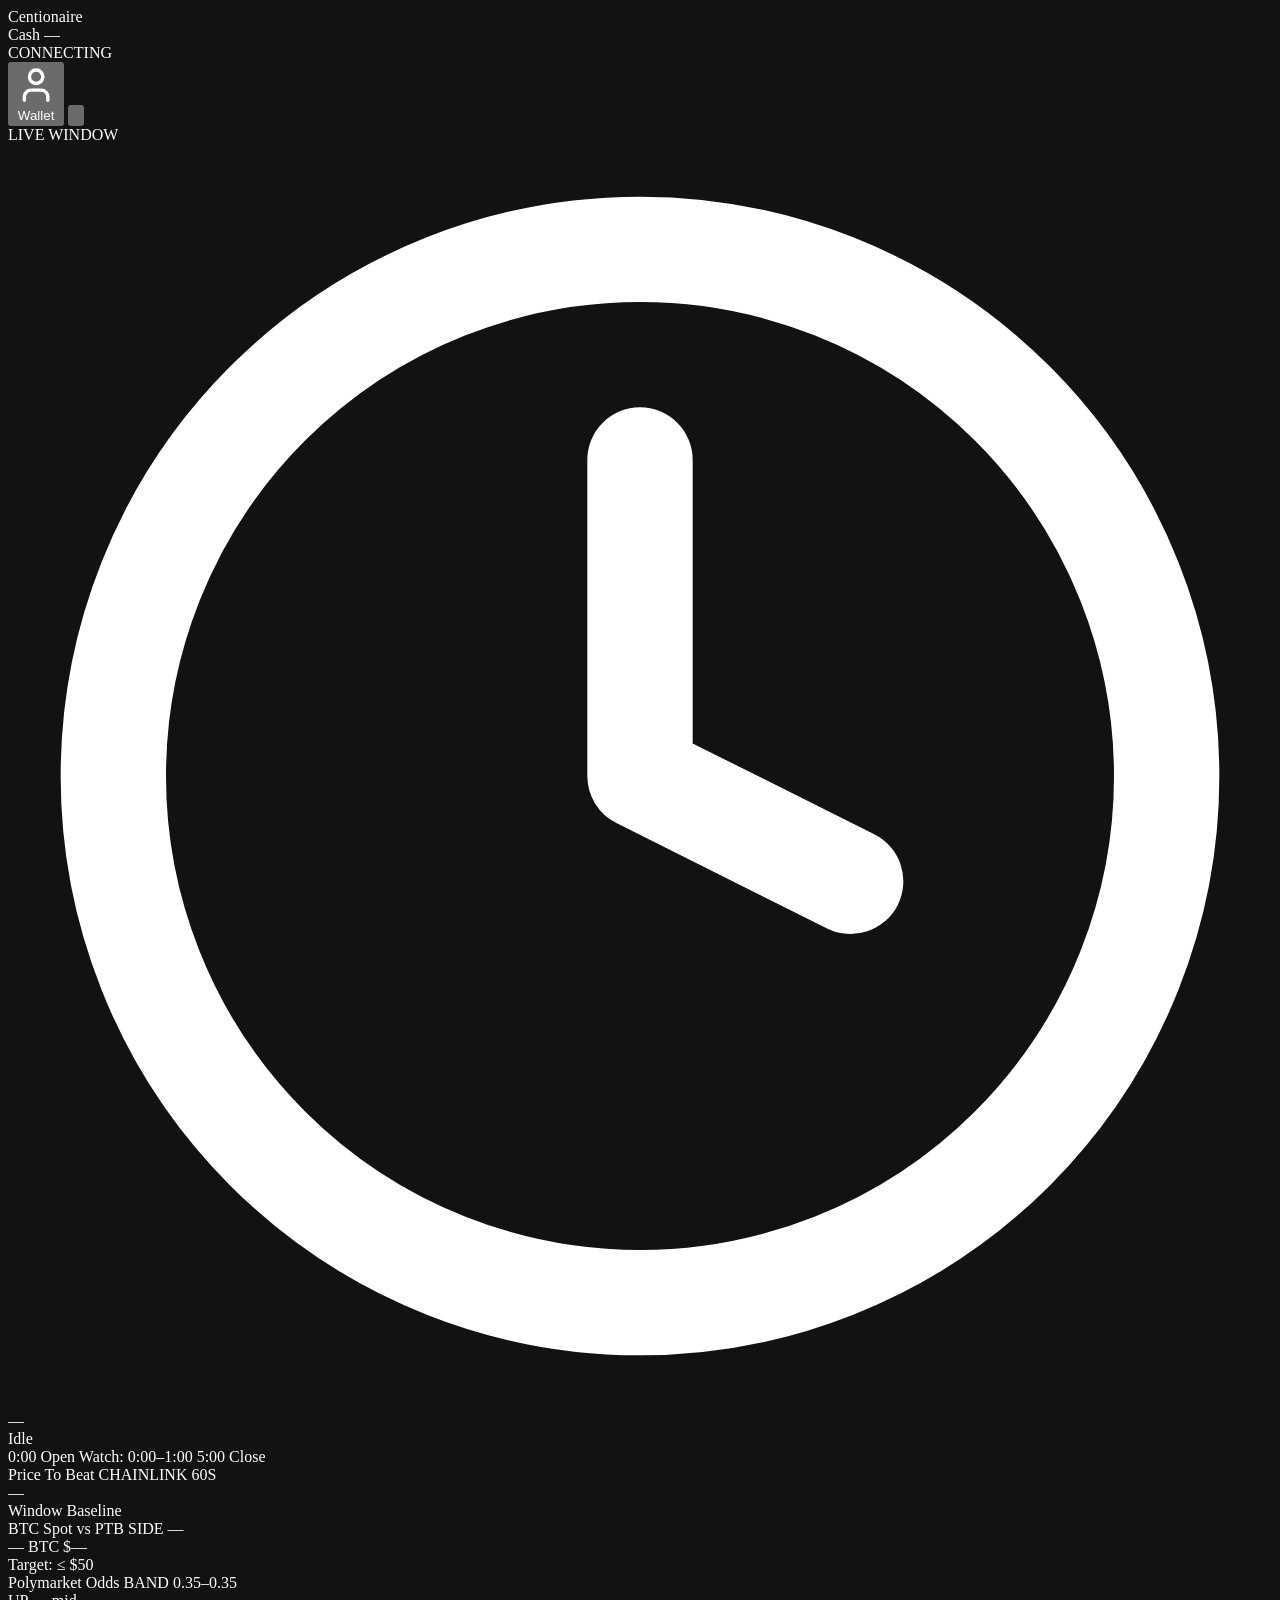
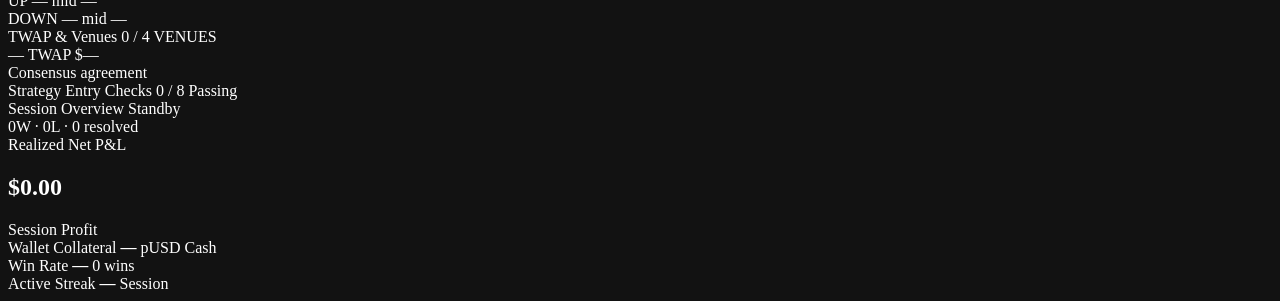
==== trader/src/pmtrader/ui/static/index.html @ 6c0fd981 "Add Android Auto status and alerts, and shorten the live window card. Co-authored-by: Cursor <cursor" ====
<!doctype html>
<html lang="en">
<head>
  <meta charset="utf-8" />
  <meta name="viewport" content="width=device-width, initial-scale=1, viewport-fit=cover" />
  <meta name="color-scheme" content="dark" />
  <meta name="theme-color" content="#070b09" />
  <title>Centionaire · Live Trader</title>
  <link rel="preconnect" href="https://fonts.googleapis.com" />
  <link rel="preconnect" href="https://fonts.gstatic.com" crossorigin />
  <link href="https://fonts.googleapis.com/css2?family=DM+Sans:ital,opsz,wght@0,9..40,400;0,9..40,500;0,9..40,600;0,9..40,700&family=JetBrains+Mono:wght@400;500;600;700&display=swap" rel="stylesheet" />
  <link rel="stylesheet" href="/styles.css?v=4" />
</head>
<body>
  <div class="shell is-loading" id="app-shell">
    <!-- Top Navigation Header -->
    <header class="top-nav">
      <div class="brand-group">
        <div class="brand-logo">
          <span class="radar-ping"></span>
          <span class="radar-dot"></span>
        </div>
        <div class="brand-text">
          <span class="brand-title">Centionaire</span>
        </div>
      </div>

      <div class="header-status-group">
        <div class="nav-chip balance-chip" id="nav-balance-chip" title="Collateral Balance">
          <span class="chip-label">Cash</span>
          <span class="chip-val mono" id="nav-balance-val">—</span>
        </div>
        <div class="nav-chip live-state-chip" id="nav-live-chip">
          <span class="pulse-dot"></span>
          <span class="chip-text" id="nav-live-status">CONNECTING</span>
        </div>
      </div>

      <div class="nav-actions">
        <button type="button" id="profile-btn" class="nav-btn profile-btn" aria-label="Wallet Profile">
          <svg class="btn-icon" viewBox="0 0 24 24" fill="none" stroke="currentColor" stroke-width="2" stroke-linecap="round" stroke-linejoin="round">
            <path d="M19 21v-2a4 4 0 0 0-4-4H9a4 4 0 0 0-4 4v2"></path>
            <circle cx="12" cy="7" r="4"></circle>
          </svg>
          <span class="btn-text">Wallet</span>
        </button>
        <button type="button" id="refresh-btn" class="nav-btn icon-only-btn" aria-label="Refresh data">
          <svg class="btn-icon" viewBox="0 0 24 24" fill="none" stroke="currentColor" stroke-width="2" stroke-linecap="round" stroke-linejoin="round">
            <polyline points="23 4 23 10 17 10"></polyline>
            <polyline points="1 20 1 14 7 14"></polyline>
            <path d="M3.51 9a9 9 0 0 1 14.85-3.36L23 10M1 14l4.64 4.36A9 9 0 0 0 20.49 15"></path>
          </svg>
        </button>
      </div>
    </header>

    <main class="main-content">
      <!-- Live Trading Radar Section -->
      <section class="radar-card" id="radar-section">
        <div class="radar-header">
          <div class="section-tag">
            <span class="tag-pulse"></span>
            LIVE WINDOW
          </div>
          <div class="radar-countdown-wrap">
            <div class="countdown-badge" id="radar-time-badge">
              <svg class="countdown-icon" viewBox="0 0 24 24" fill="none" stroke="currentColor" stroke-width="2" stroke-linecap="round" stroke-linejoin="round" aria-hidden="true">
                <circle cx="12" cy="12" r="10"></circle>
                <polyline points="12 6 12 12 16 14"></polyline>
              </svg>
              <span id="radar-time-left" class="mono">—</span>
            </div>
            <div class="window-state-tag" id="radar-state-tag">Idle</div>
          </div>
        </div>

        <!-- Progress Timeline -->
        <div class="window-timeline">
          <div class="timeline-track">
            <div class="timeline-span-zone" id="timeline-watch-zone" style="left: 0%; width: 100%;"></div>
            <div class="timeline-progress" id="timeline-progress-bar" style="width: 0%;"></div>
            <div class="timeline-cursor" id="timeline-cursor" style="left: 0%;"></div>
          </div>
          <div class="timeline-labels">
            <span>0:00 Open</span>
            <span id="timeline-mid-label" class="mono">Watch: 0:00–1:00</span>
            <span>5:00 Close</span>
          </div>
        </div>

        <!-- 4 Core Pillars Matrix -->
        <div class="pillars-grid" id="radar-pillars">
          <!-- Pillar 1: Price to Beat -->
          <article class="pillar-card ptb-pillar">
            <div class="pillar-top">
              <span class="pillar-label">Price To Beat</span>
              <span class="pillar-badge" id="ptb-source-badge">CHAINLINK 60S</span>
            </div>
            <div class="pillar-main">
              <span class="pillar-value mono" id="pillar-ptb-val">—</span>
            </div>
            <div class="pillar-footer">
              <span class="pillar-sub">Window Baseline</span>
            </div>
          </article>

          <!-- Pillar 2: Live Spot Delta -->
          <article class="pillar-card btc-pillar" id="pillar-btc-card">
            <div class="pillar-top">
              <span class="pillar-label">BTC Spot vs PTB</span>
              <span class="pillar-badge" id="btc-side-badge">SIDE —</span>
            </div>
            <div class="pillar-main">
              <span class="pillar-value mono" id="pillar-btc-delta">—</span>
              <span class="pillar-spot-val mono" id="pillar-btc-spot">BTC $—</span>
            </div>
            <div class="pillar-footer">
              <span class="pillar-sub" id="pillar-btc-sub">Target: ≤ $50</span>
            </div>
          </article>

          <!-- Pillar 3: Polymarket Odds -->
          <article class="pillar-card odds-pillar">
            <div class="pillar-top">
              <span class="pillar-label">Polymarket Odds</span>
              <span class="pillar-badge" id="odds-band-badge">BAND 0.35–0.35</span>
            </div>
            <div class="odds-dual-wrap">
              <div class="odds-side-box up" id="odds-up-box">
                <span class="odds-side-label">UP</span>
                <span class="odds-val mono" id="odds-up-val">—</span>
                <span class="odds-sub mono" id="odds-up-mid">mid —</span>
              </div>
              <div class="odds-ratio-bar">
                <div class="odds-ratio-fill" id="odds-ratio-fill" style="width: 50%;"></div>
              </div>
              <div class="odds-side-box down" id="odds-down-box">
                <span class="odds-side-label">DOWN</span>
                <span class="odds-val mono" id="odds-down-val">—</span>
                <span class="odds-sub mono" id="odds-down-mid">mid —</span>
              </div>
            </div>
          </article>

          <!-- Pillar 4: TWAP & Venues -->
          <article class="pillar-card twap-pillar">
            <div class="pillar-top">
              <span class="pillar-label">TWAP & Venues</span>
              <span class="pillar-badge" id="venues-count-badge">0 / 4 VENUES</span>
            </div>
            <div class="pillar-main">
              <span class="pillar-value mono" id="pillar-twap-delta">—</span>
              <span class="pillar-twap-val mono" id="pillar-twap-abs">TWAP $—</span>
            </div>
            <div class="pillar-footer">
              <span class="pillar-sub" id="pillar-venues-sub">Consensus agreement</span>
            </div>
          </article>
        </div>

        <!-- Strategy Checklist Container -->
        <div class="strategy-checklist-container">
          <div class="checklist-header">
            <span class="checklist-title">Strategy Entry Checks</span>
            <span class="checklist-summary mono" id="checklist-summary-badge">0 / 8 Passing</span>
          </div>
          <div class="checks-grid" id="radar-checks-grid">
            <!-- Rendered by live.js -->
          </div>
        </div>
      </section>

      <!-- Performance Summary Hero -->
      <section class="performance-card" id="performance-section">
        <div class="perf-header">
          <div class="perf-title-group">
            <span class="perf-greeting" id="hero-greeting">Session Overview</span>
            <span class="hero-badge" id="hero-badge">Standby</span>
          </div>
          <span class="hero-sub mono" id="hero-sub">0W · 0L · 0 resolved</span>
        </div>

        <div class="perf-tiles-grid">
          <!-- Tile 1: Realized Net P&L (Primary) -->
          <div class="perf-tile primary-tile">
            <span class="tile-label">Realized Net P&L</span>
            <div class="tile-val-wrap">
              <h1 class="hero-net mono" id="hero-net">$0.00</h1>
              <span class="hero-delta mono" id="hero-delta" hidden></span>
            </div>
            <span class="tile-sub" id="hero-sub-net">Session Profit</span>
          </div>

          <!-- Tile 2: Cash Balance -->
          <div class="perf-tile">
            <span class="tile-label">Wallet Collateral</span>
            <strong class="tile-val mono" id="stat-balance">—</strong>
            <span class="tile-sub">pUSD Cash</span>
          </div>

          <!-- Tile 3: Win Rate -->
          <div class="perf-tile">
            <span class="tile-label">Win Rate</span>
            <strong class="tile-val mono" id="stat-win-rate">—</strong>
            <span class="tile-sub" id="stat-win-count">0 wins</span>
          </div>

          <!-- Tile 4: Current Streak -->
          <div class="perf-tile">
            <span class="tile-label">Active Streak</span>
            <strong class="tile-val mono" id="stat-streak">—</strong>
            <span class="tile-sub" id="stat-streak-sub">Session</span>
          </div>
        </div>
      </section>

      <!-- Recent Executions Carousel / Stream -->
      <section class="recent-feed-section" id="recap-section" aria-label="Recent Executions" hidden>
        <div class="section-title-bar">
          <h3 class="section-heading">Recent Executions</h3>
          <span class="section-subtext">Last 5 Market Fills</span>
        </div>
        <div id="recap-inner"></div>
      </section>

      <!-- Comprehensive Trades History Table -->
      <section class="trades-block" id="trades-section" hidden>
        <div class="trades-head">
          <div class="trades-title-wrap">
            <h3 class="section-heading">Trade Executions</h3>
            <span class="trades-count mono" id="trades-count">0 trades</span>
          </div>
        </div>
        <div class="table-container">
          <table id="trades-table" class="data-table trades-table">
            <thead id="trades-thead"></thead>
            <tbody id="trades-tbody"></tbody>
          </table>
        </div>
        <!-- Mobile Card View Container -->
        <div class="mobile-trades-list" id="mobile-trades-list"></div>
      </section>

      <!-- Empty State -->
      <div id="empty-state" class="empty-state-card" hidden>
        <div class="empty-icon">⚡</div>
        <h3>No Trade Executions Yet</h3>
        <p>The bot is actively monitoring 5m windows. When all strategy criteria align, FAK orders will execute and appear here in real time.</p>
      </div>
    </main>
  </div>

  <!-- Glass Profile / Wallet Drawer Modal -->
  <div id="profile-overlay" class="profile-overlay" hidden>
    <div class="profile-drawer" role="dialog" aria-labelledby="profile-title">
      <header class="drawer-head">
        <div class="drawer-title-group">
          <h2 id="profile-title" class="drawer-title">Wallet & Account</h2>
          <p id="profile-status" class="drawer-subtitle">Loading account details…</p>
        </div>
        <div class="drawer-actions">
          <button type="button" id="profile-refresh" class="drawer-btn" aria-label="Refresh profile">
            <svg class="btn-icon" viewBox="0 0 24 24" fill="none" stroke="currentColor" stroke-width="2"><polyline points="23 4 23 10 17 10"></polyline><polyline points="1 20 1 14 7 14"></polyline><path d="M3.51 9a9 9 0 0 1 14.85-3.36L23 10M1 14l4.64 4.36A9 9 0 0 0 20.49 15"></path></svg>
          </button>
          <button type="button" id="profile-close" class="drawer-btn close-btn" aria-label="Close modal">
            <svg class="btn-icon" viewBox="0 0 24 24" fill="none" stroke="currentColor" stroke-width="2"><line x1="18" y1="6" x2="6" y2="18"></line><line x1="6" y1="6" x2="18" y2="18"></line></svg>
          </button>
        </div>
      </header>
      <div id="profile-body" class="drawer-body">
        <!-- Rendered by profile.js -->
      </div>
    </div>
  </div>

  <script type="module" src="/js/app.js?v=4"></script
</body>
</html>
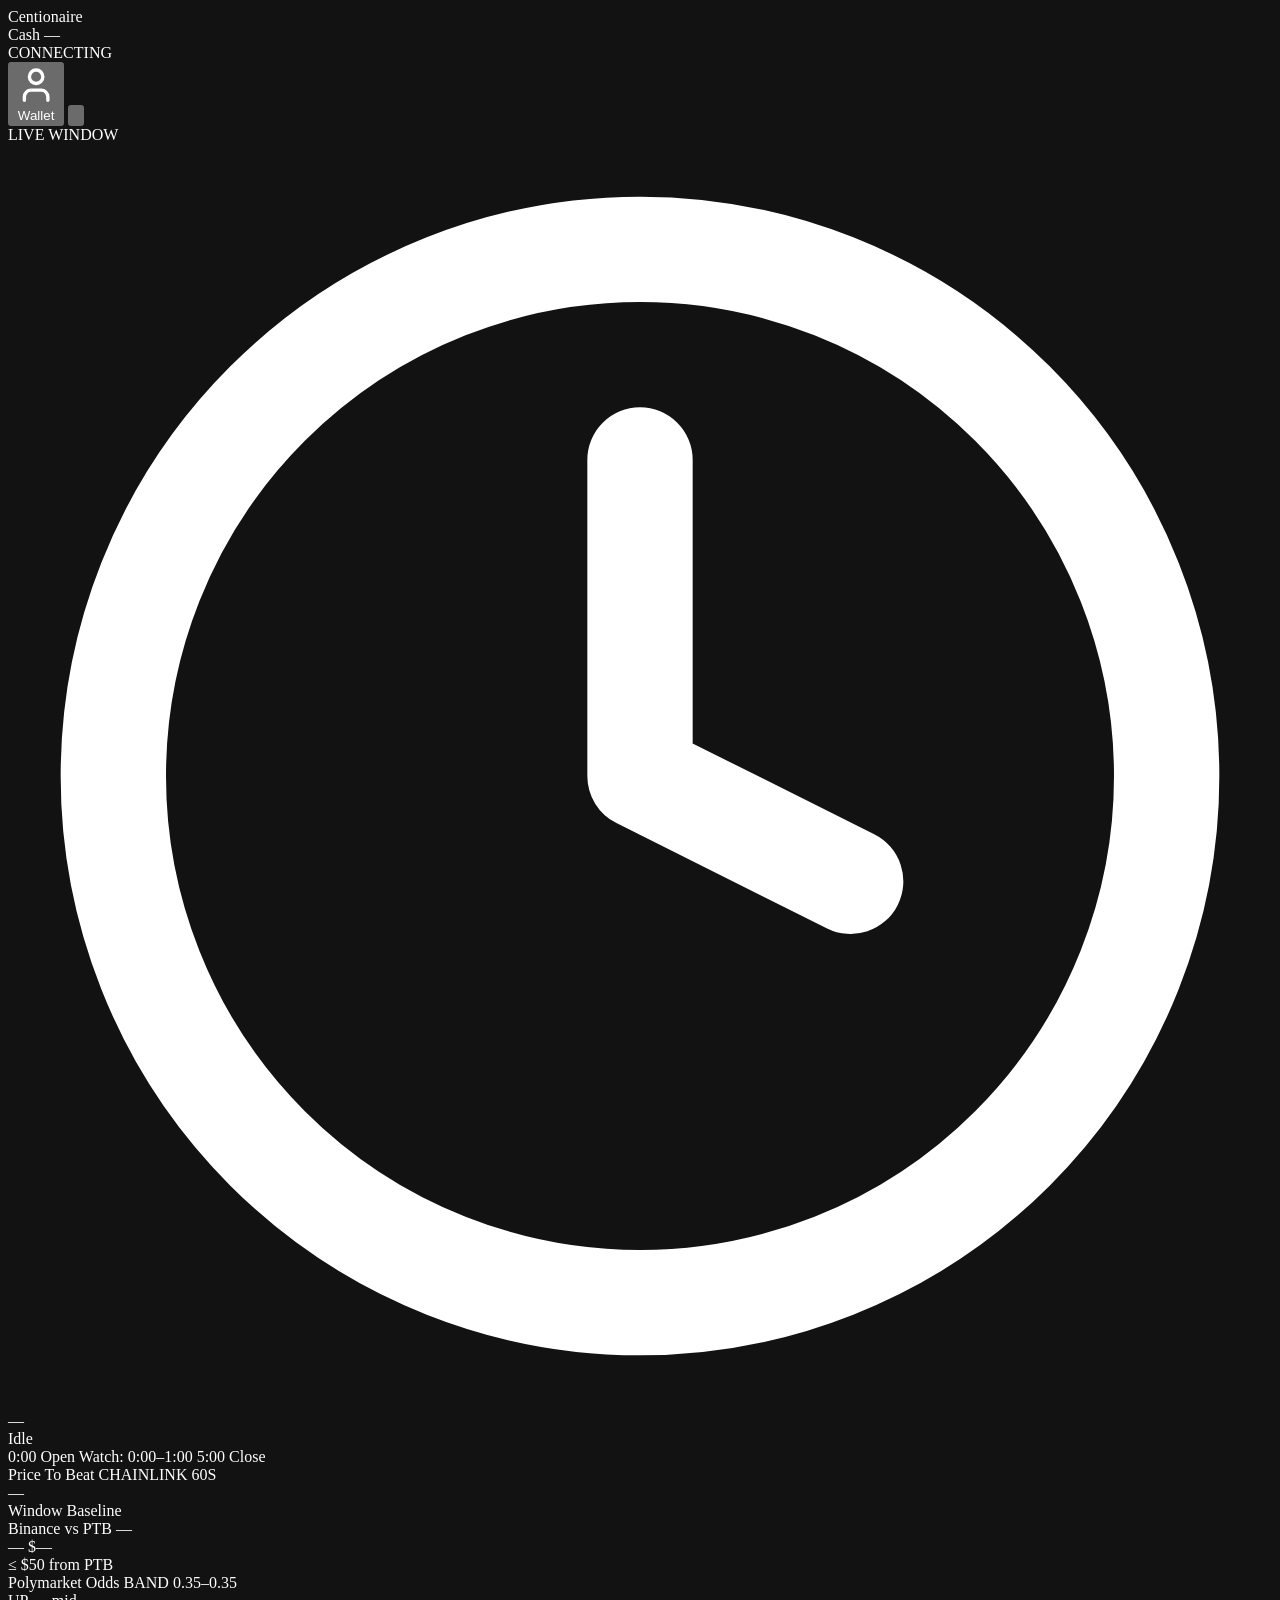
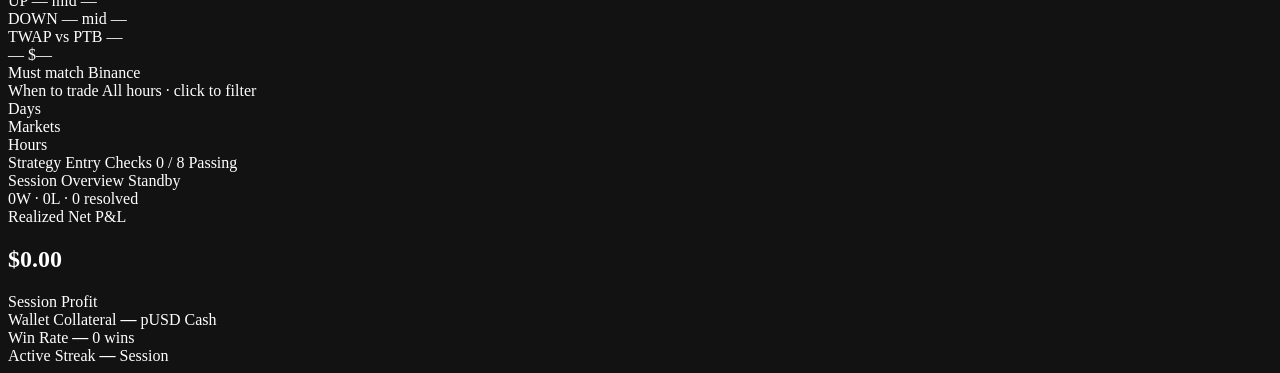
==== commit 5d8c98f4: "Add hour, weekday, and market-session filters to Lab and the live trader. Sample config.toml now mat" ====
--- a/trader/src/pmtrader/ui/static/index.html
+++ b/trader/src/pmtrader/ui/static/index.html
@@ -9,7 +9,7 @@
   <link rel="preconnect" href="https://fonts.googleapis.com" />
   <link rel="preconnect" href="https://fonts.gstatic.com" crossorigin />
   <link href="https://fonts.googleapis.com/css2?family=DM+Sans:ital,opsz,wght@0,9..40,400;0,9..40,500;0,9..40,600;0,9..40,700&family=JetBrains+Mono:wght@400;500;600;700&display=swap" rel="stylesheet" />
-  <link rel="stylesheet" href="/styles.css?v=4" />
+  <link rel="stylesheet" href="/styles.css?v=6" />
 </head>
 <body>
   <div class="shell is-loading" id="app-shell">
@@ -104,18 +104,18 @@
             </div>
           </article>
 
-          <!-- Pillar 2: Live Spot Delta -->
+          <!-- Pillar 2: Binance vs PTB (btc_source) -->
           <article class="pillar-card btc-pillar" id="pillar-btc-card">
             <div class="pillar-top">
-              <span class="pillar-label">BTC Spot vs PTB</span>
-              <span class="pillar-badge" id="btc-side-badge">SIDE —</span>
+              <span class="pillar-label" id="pillar-btc-label">Binance vs PTB</span>
+              <span class="pillar-badge" id="btc-side-badge">—</span>
             </div>
             <div class="pillar-main">
               <span class="pillar-value mono" id="pillar-btc-delta">—</span>
-              <span class="pillar-spot-val mono" id="pillar-btc-spot">BTC $—</span>
+              <span class="pillar-spot-val mono" id="pillar-btc-spot">$—</span>
             </div>
             <div class="pillar-footer">
-              <span class="pillar-sub" id="pillar-btc-sub">Target: ≤ $50</span>
+              <span class="pillar-sub" id="pillar-btc-sub">≤ $50 from PTB</span>
             </div>
           </article>
 
@@ -142,21 +142,41 @@
             </div>
           </article>
 
-          <!-- Pillar 4: TWAP & Venues -->
+          <!-- Pillar 4: TWAP vs PTB -->
           <article class="pillar-card twap-pillar">
             <div class="pillar-top">
-              <span class="pillar-label">TWAP & Venues</span>
-              <span class="pillar-badge" id="venues-count-badge">0 / 4 VENUES</span>
+              <span class="pillar-label">TWAP vs PTB</span>
+              <span class="pillar-badge" id="twap-agree-badge">—</span>
             </div>
             <div class="pillar-main">
               <span class="pillar-value mono" id="pillar-twap-delta">—</span>
-              <span class="pillar-twap-val mono" id="pillar-twap-abs">TWAP $—</span>
+              <span class="pillar-twap-val mono" id="pillar-twap-abs">$—</span>
             </div>
             <div class="pillar-footer">
-              <span class="pillar-sub" id="pillar-venues-sub">Consensus agreement</span>
-            </div>
-          </article>
-        </div>
+              <span class="pillar-sub" id="pillar-twap-sub">Must match Binance</span>
+            </div>
+          </article>
+        </div>
+
+        <section class="when-panel" id="when-panel">
+          <div class="when-head">
+            <span class="when-title">When to trade</span>
+            <span class="when-meta" id="when-meta">All hours · click to filter</span>
+            <button type="button" class="when-reset" id="when-reset-all" hidden>All</button>
+          </div>
+          <div class="when-row">
+            <span class="when-row-label">Days</span>
+            <div class="when-chips" id="when-weekdays"></div>
+          </div>
+          <div class="when-row">
+            <span class="when-row-label">Markets</span>
+            <div class="when-chips" id="when-sessions"></div>
+          </div>
+          <div class="when-row">
+            <span class="when-row-label">Hours</span>
+            <div class="when-chips when-chips-hours" id="when-hours"></div>
+          </div>
+        </section>
 
         <!-- Strategy Checklist Container -->
         <div class="strategy-checklist-container">
@@ -273,6 +293,6 @@
     </div>
   </div>
 
-  <script type="module" src="/js/app.js?v=4"></script
+  <script type="module" src="/js/app.js?v=6"></script>
 </body>
 </html>
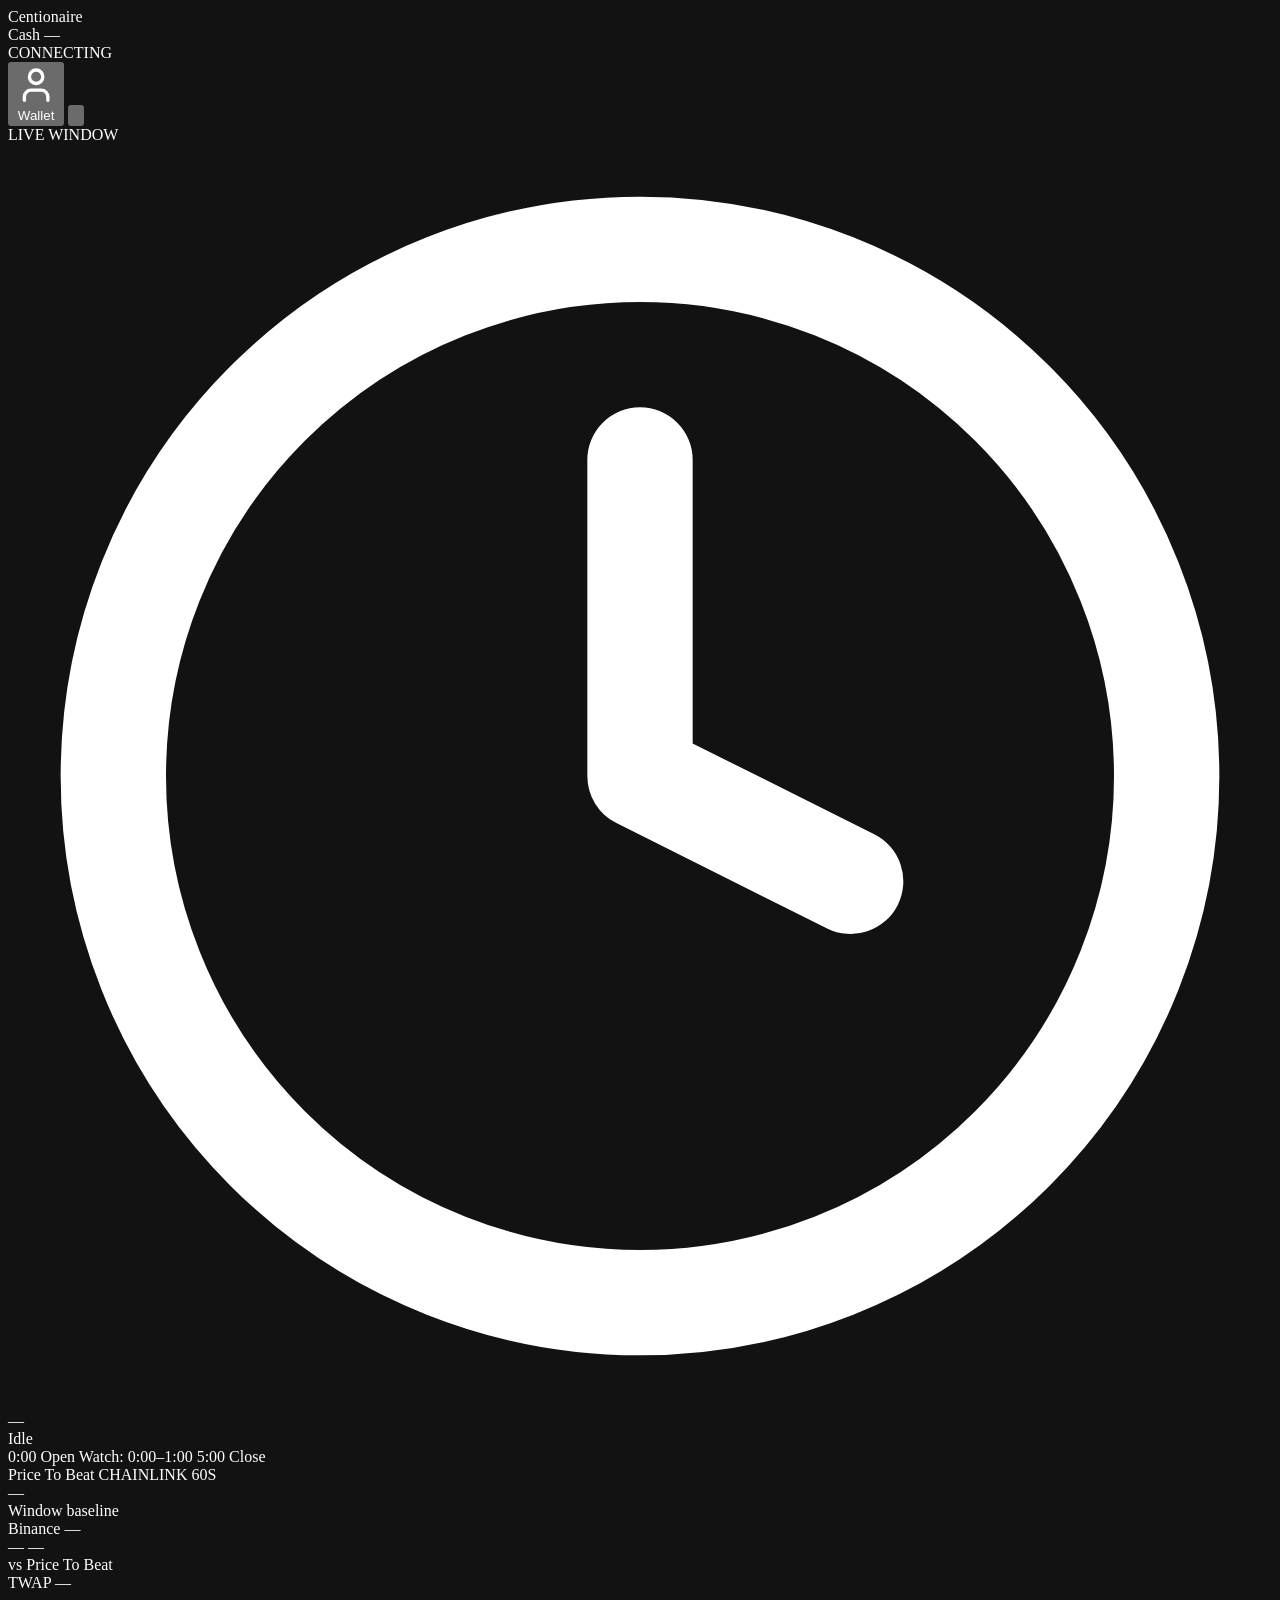
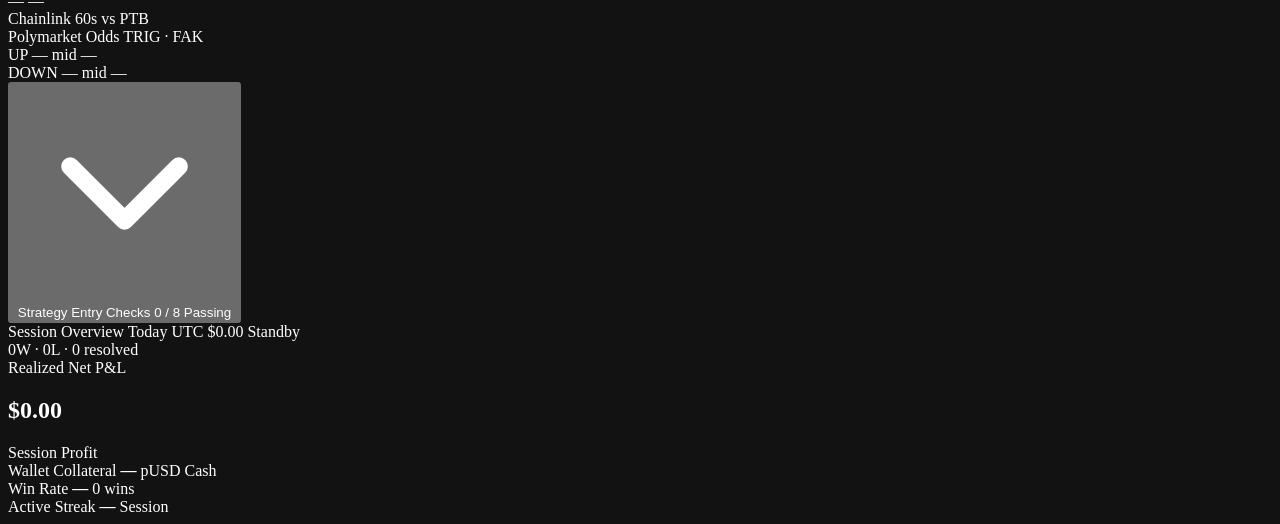
==== commit 265cf20b: "Redesign the trader live radar: three price pillars, full-width odds, collapsible checks, and UTC da" ====
--- a/trader/src/pmtrader/ui/static/index.html
+++ b/trader/src/pmtrader/ui/static/index.html
@@ -9,7 +9,7 @@
   <link rel="preconnect" href="https://fonts.googleapis.com" />
   <link rel="preconnect" href="https://fonts.gstatic.com" crossorigin />
   <link href="https://fonts.googleapis.com/css2?family=DM+Sans:ital,opsz,wght@0,9..40,400;0,9..40,500;0,9..40,600;0,9..40,700&family=JetBrains+Mono:wght@400;500;600;700&display=swap" rel="stylesheet" />
-  <link rel="stylesheet" href="/styles.css?v=6" />
+  <link rel="stylesheet" href="/styles.css?v=8" />
 </head>
 <body>
   <div class="shell is-loading" id="app-shell">
@@ -88,9 +88,7 @@
           </div>
         </div>
 
-        <!-- 4 Core Pillars Matrix -->
         <div class="pillars-grid" id="radar-pillars">
-          <!-- Pillar 1: Price to Beat -->
           <article class="pillar-card ptb-pillar">
             <div class="pillar-top">
               <span class="pillar-label">Price To Beat</span>
@@ -100,30 +98,42 @@
               <span class="pillar-value mono" id="pillar-ptb-val">—</span>
             </div>
             <div class="pillar-footer">
-              <span class="pillar-sub">Window Baseline</span>
-            </div>
-          </article>
-
-          <!-- Pillar 2: Binance vs PTB (btc_source) -->
+              <span class="pillar-sub">Window baseline</span>
+            </div>
+          </article>
+
           <article class="pillar-card btc-pillar" id="pillar-btc-card">
             <div class="pillar-top">
-              <span class="pillar-label" id="pillar-btc-label">Binance vs PTB</span>
+              <span class="pillar-label" id="pillar-btc-label">Binance</span>
               <span class="pillar-badge" id="btc-side-badge">—</span>
             </div>
             <div class="pillar-main">
-              <span class="pillar-value mono" id="pillar-btc-delta">—</span>
-              <span class="pillar-spot-val mono" id="pillar-btc-spot">$—</span>
+              <span class="pillar-value mono" id="pillar-btc-spot">—</span>
+              <span class="pillar-delta mono" id="pillar-btc-delta">—</span>
             </div>
             <div class="pillar-footer">
-              <span class="pillar-sub" id="pillar-btc-sub">≤ $50 from PTB</span>
-            </div>
-          </article>
-
-          <!-- Pillar 3: Polymarket Odds -->
+              <span class="pillar-sub" id="pillar-btc-sub">vs Price To Beat</span>
+            </div>
+          </article>
+
+          <article class="pillar-card twap-pillar">
+            <div class="pillar-top">
+              <span class="pillar-label">TWAP</span>
+              <span class="pillar-badge" id="twap-agree-badge">—</span>
+            </div>
+            <div class="pillar-main">
+              <span class="pillar-value mono" id="pillar-twap-abs">—</span>
+              <span class="pillar-delta mono" id="pillar-twap-delta">—</span>
+            </div>
+            <div class="pillar-footer">
+              <span class="pillar-sub" id="pillar-twap-sub">Chainlink 60s vs PTB</span>
+            </div>
+          </article>
+
           <article class="pillar-card odds-pillar">
             <div class="pillar-top">
               <span class="pillar-label">Polymarket Odds</span>
-              <span class="pillar-badge" id="odds-band-badge">BAND 0.35–0.35</span>
+              <span class="pillar-badge" id="odds-band-badge">TRIG · FAK</span>
             </div>
             <div class="odds-dual-wrap">
               <div class="odds-side-box up" id="odds-up-box">
@@ -132,7 +142,7 @@
                 <span class="odds-sub mono" id="odds-up-mid">mid —</span>
               </div>
               <div class="odds-ratio-bar">
-                <div class="odds-ratio-fill" id="odds-ratio-fill" style="width: 50%;"></div>
+                <div class="odds-ratio-fill" id="odds-ratio-fill" style="height: 50%;"></div>
               </div>
               <div class="odds-side-box down" id="odds-down-box">
                 <span class="odds-side-label">DOWN</span>
@@ -141,49 +151,19 @@
               </div>
             </div>
           </article>
-
-          <!-- Pillar 4: TWAP vs PTB -->
-          <article class="pillar-card twap-pillar">
-            <div class="pillar-top">
-              <span class="pillar-label">TWAP vs PTB</span>
-              <span class="pillar-badge" id="twap-agree-badge">—</span>
-            </div>
-            <div class="pillar-main">
-              <span class="pillar-value mono" id="pillar-twap-delta">—</span>
-              <span class="pillar-twap-val mono" id="pillar-twap-abs">$—</span>
-            </div>
-            <div class="pillar-footer">
-              <span class="pillar-sub" id="pillar-twap-sub">Must match Binance</span>
-            </div>
-          </article>
-        </div>
-
-        <section class="when-panel" id="when-panel">
-          <div class="when-head">
-            <span class="when-title">When to trade</span>
-            <span class="when-meta" id="when-meta">All hours · click to filter</span>
-            <button type="button" class="when-reset" id="when-reset-all" hidden>All</button>
-          </div>
-          <div class="when-row">
-            <span class="when-row-label">Days</span>
-            <div class="when-chips" id="when-weekdays"></div>
-          </div>
-          <div class="when-row">
-            <span class="when-row-label">Markets</span>
-            <div class="when-chips" id="when-sessions"></div>
-          </div>
-          <div class="when-row">
-            <span class="when-row-label">Hours</span>
-            <div class="when-chips when-chips-hours" id="when-hours"></div>
-          </div>
-        </section>
+        </div>
 
         <!-- Strategy Checklist Container -->
-        <div class="strategy-checklist-container">
-          <div class="checklist-header">
-            <span class="checklist-title">Strategy Entry Checks</span>
+        <div class="strategy-checklist-container" id="strategy-checklist">
+          <button type="button" class="checklist-header" id="checklist-toggle" aria-expanded="true" aria-controls="radar-checks-grid">
+            <span class="checklist-title-wrap">
+              <svg class="checklist-chevron" viewBox="0 0 24 24" fill="none" stroke="currentColor" stroke-width="2" stroke-linecap="round" stroke-linejoin="round" aria-hidden="true">
+                <polyline points="6 9 12 15 18 9"></polyline>
+              </svg>
+              <span class="checklist-title">Strategy Entry Checks</span>
+            </span>
             <span class="checklist-summary mono" id="checklist-summary-badge">0 / 8 Passing</span>
-          </div>
+          </button>
           <div class="checks-grid" id="radar-checks-grid">
             <!-- Rendered by live.js -->
           </div>
@@ -195,6 +175,10 @@
         <div class="perf-header">
           <div class="perf-title-group">
             <span class="perf-greeting" id="hero-greeting">Session Overview</span>
+            <span class="hero-day-pnl" id="hero-day-pnl" title="Realized P&amp;L for the current UTC day">
+              <span class="day-pnl-label">Today UTC</span>
+              <span class="day-pnl-val mono" id="hero-day-pnl-val">$0.00</span>
+            </span>
             <span class="hero-badge" id="hero-badge">Standby</span>
           </div>
           <span class="hero-sub mono" id="hero-sub">0W · 0L · 0 resolved</span>
@@ -293,6 +277,6 @@
     </div>
   </div>
 
-  <script type="module" src="/js/app.js?v=6"></script>
+  <script type="module" src="/js/app.js?v=8"></script>
 </body>
 </html>
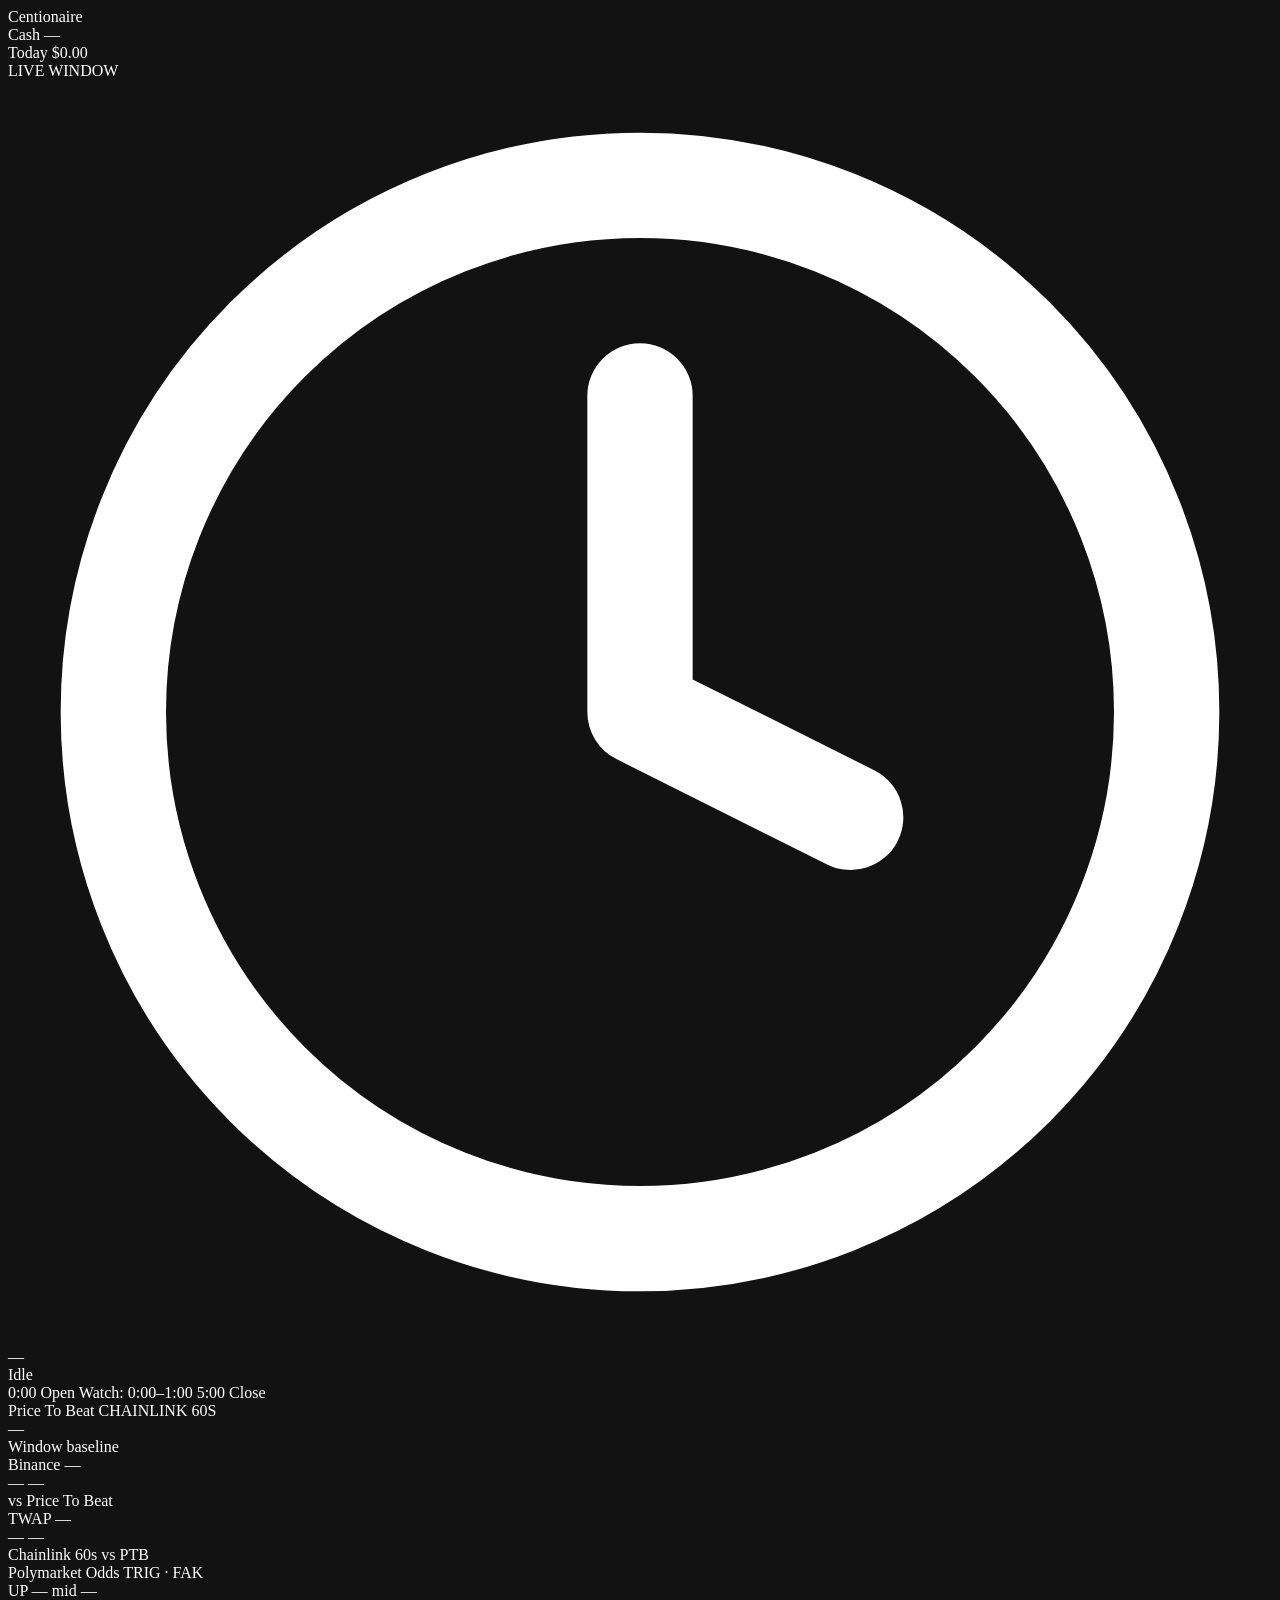
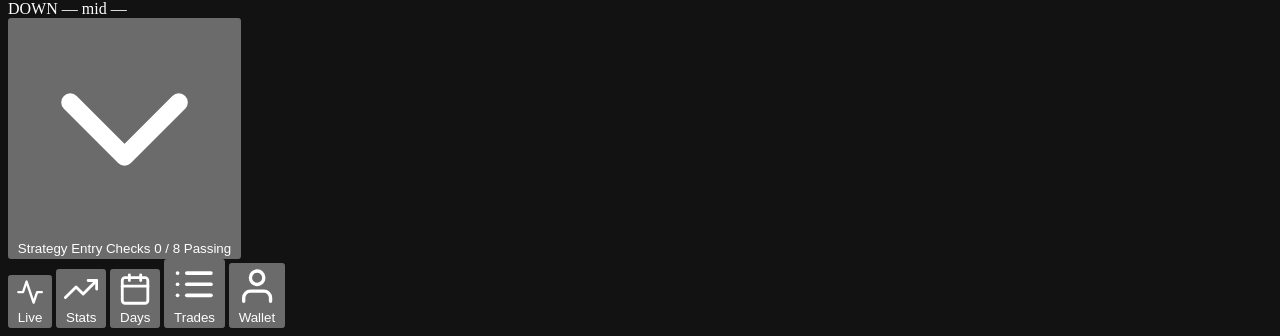
==== commit 9f0357fe: "Ship the tabbed trader UI, position closer, and an Ubuntu EC2 launch guide. Keep the dashboard usabl" ====
--- a/trader/src/pmtrader/ui/static/index.html
+++ b/trader/src/pmtrader/ui/static/index.html
@@ -9,14 +9,13 @@
   <link rel="preconnect" href="https://fonts.googleapis.com" />
   <link rel="preconnect" href="https://fonts.gstatic.com" crossorigin />
   <link href="https://fonts.googleapis.com/css2?family=DM+Sans:ital,opsz,wght@0,9..40,400;0,9..40,500;0,9..40,600;0,9..40,700&family=JetBrains+Mono:wght@400;500;600;700&display=swap" rel="stylesheet" />
-  <link rel="stylesheet" href="/styles.css?v=8" />
+  <link rel="stylesheet" href="/styles.css?v=20" />
 </head>
 <body>
   <div class="shell is-loading" id="app-shell">
-    <!-- Top Navigation Header -->
     <header class="top-nav">
-      <div class="brand-group">
-        <div class="brand-logo">
+      <div class="brand-group" id="nav-live" title="Connecting">
+        <div class="brand-logo" aria-hidden="true">
           <span class="radar-ping"></span>
           <span class="radar-dot"></span>
         </div>
@@ -26,257 +25,261 @@
       </div>
 
       <div class="header-status-group">
-        <div class="nav-chip balance-chip" id="nav-balance-chip" title="Collateral Balance">
+        <div class="nav-chip balance-chip" id="nav-balance-chip" title="Collateral balance">
           <span class="chip-label">Cash</span>
           <span class="chip-val mono" id="nav-balance-val">—</span>
         </div>
-        <div class="nav-chip live-state-chip" id="nav-live-chip">
-          <span class="pulse-dot"></span>
-          <span class="chip-text" id="nav-live-status">CONNECTING</span>
-        </div>
-      </div>
-
-      <div class="nav-actions">
-        <button type="button" id="profile-btn" class="nav-btn profile-btn" aria-label="Wallet Profile">
-          <svg class="btn-icon" viewBox="0 0 24 24" fill="none" stroke="currentColor" stroke-width="2" stroke-linecap="round" stroke-linejoin="round">
-            <path d="M19 21v-2a4 4 0 0 0-4-4H9a4 4 0 0 0-4 4v2"></path>
-            <circle cx="12" cy="7" r="4"></circle>
-          </svg>
-          <span class="btn-text">Wallet</span>
-        </button>
-        <button type="button" id="refresh-btn" class="nav-btn icon-only-btn" aria-label="Refresh data">
-          <svg class="btn-icon" viewBox="0 0 24 24" fill="none" stroke="currentColor" stroke-width="2" stroke-linecap="round" stroke-linejoin="round">
-            <polyline points="23 4 23 10 17 10"></polyline>
-            <polyline points="1 20 1 14 7 14"></polyline>
-            <path d="M3.51 9a9 9 0 0 1 14.85-3.36L23 10M1 14l4.64 4.36A9 9 0 0 0 20.49 15"></path>
-          </svg>
-        </button>
+        <div class="nav-chip day-pnl-chip" id="nav-day-pnl" title="Realized P&amp;L for the current UTC day">
+          <span class="chip-label">Today</span>
+          <span class="chip-val mono" id="nav-day-pnl-val">$0.00</span>
+        </div>
       </div>
     </header>
 
     <main class="main-content">
-      <!-- Live Trading Radar Section -->
-      <section class="radar-card" id="radar-section">
-        <div class="radar-header">
-          <div class="section-tag">
-            <span class="tag-pulse"></span>
-            LIVE WINDOW
-          </div>
-          <div class="radar-countdown-wrap">
-            <div class="countdown-badge" id="radar-time-badge">
-              <svg class="countdown-icon" viewBox="0 0 24 24" fill="none" stroke="currentColor" stroke-width="2" stroke-linecap="round" stroke-linejoin="round" aria-hidden="true">
-                <circle cx="12" cy="12" r="10"></circle>
-                <polyline points="12 6 12 12 16 14"></polyline>
-              </svg>
-              <span id="radar-time-left" class="mono">—</span>
-            </div>
-            <div class="window-state-tag" id="radar-state-tag">Idle</div>
-          </div>
-        </div>
-
-        <!-- Progress Timeline -->
-        <div class="window-timeline">
-          <div class="timeline-track">
-            <div class="timeline-span-zone" id="timeline-watch-zone" style="left: 0%; width: 100%;"></div>
-            <div class="timeline-progress" id="timeline-progress-bar" style="width: 0%;"></div>
-            <div class="timeline-cursor" id="timeline-cursor" style="left: 0%;"></div>
-          </div>
-          <div class="timeline-labels">
-            <span>0:00 Open</span>
-            <span id="timeline-mid-label" class="mono">Watch: 0:00–1:00</span>
-            <span>5:00 Close</span>
-          </div>
-        </div>
-
-        <div class="pillars-grid" id="radar-pillars">
-          <article class="pillar-card ptb-pillar">
-            <div class="pillar-top">
-              <span class="pillar-label">Price To Beat</span>
-              <span class="pillar-badge" id="ptb-source-badge">CHAINLINK 60S</span>
-            </div>
-            <div class="pillar-main">
-              <span class="pillar-value mono" id="pillar-ptb-val">—</span>
-            </div>
-            <div class="pillar-footer">
-              <span class="pillar-sub">Window baseline</span>
-            </div>
-          </article>
-
-          <article class="pillar-card btc-pillar" id="pillar-btc-card">
-            <div class="pillar-top">
-              <span class="pillar-label" id="pillar-btc-label">Binance</span>
-              <span class="pillar-badge" id="btc-side-badge">—</span>
-            </div>
-            <div class="pillar-main">
-              <span class="pillar-value mono" id="pillar-btc-spot">—</span>
-              <span class="pillar-delta mono" id="pillar-btc-delta">—</span>
-            </div>
-            <div class="pillar-footer">
-              <span class="pillar-sub" id="pillar-btc-sub">vs Price To Beat</span>
-            </div>
-          </article>
-
-          <article class="pillar-card twap-pillar">
-            <div class="pillar-top">
-              <span class="pillar-label">TWAP</span>
-              <span class="pillar-badge" id="twap-agree-badge">—</span>
-            </div>
-            <div class="pillar-main">
-              <span class="pillar-value mono" id="pillar-twap-abs">—</span>
-              <span class="pillar-delta mono" id="pillar-twap-delta">—</span>
-            </div>
-            <div class="pillar-footer">
-              <span class="pillar-sub" id="pillar-twap-sub">Chainlink 60s vs PTB</span>
-            </div>
-          </article>
-
-          <article class="pillar-card odds-pillar">
-            <div class="pillar-top">
-              <span class="pillar-label">Polymarket Odds</span>
-              <span class="pillar-badge" id="odds-band-badge">TRIG · FAK</span>
-            </div>
-            <div class="odds-dual-wrap">
-              <div class="odds-side-box up" id="odds-up-box">
-                <span class="odds-side-label">UP</span>
-                <span class="odds-val mono" id="odds-up-val">—</span>
-                <span class="odds-sub mono" id="odds-up-mid">mid —</span>
-              </div>
-              <div class="odds-ratio-bar">
-                <div class="odds-ratio-fill" id="odds-ratio-fill" style="height: 50%;"></div>
-              </div>
-              <div class="odds-side-box down" id="odds-down-box">
-                <span class="odds-side-label">DOWN</span>
-                <span class="odds-val mono" id="odds-down-val">—</span>
-                <span class="odds-sub mono" id="odds-down-mid">mid —</span>
-              </div>
-            </div>
-          </article>
-        </div>
-
-        <!-- Strategy Checklist Container -->
-        <div class="strategy-checklist-container" id="strategy-checklist">
-          <button type="button" class="checklist-header" id="checklist-toggle" aria-expanded="true" aria-controls="radar-checks-grid">
-            <span class="checklist-title-wrap">
-              <svg class="checklist-chevron" viewBox="0 0 24 24" fill="none" stroke="currentColor" stroke-width="2" stroke-linecap="round" stroke-linejoin="round" aria-hidden="true">
-                <polyline points="6 9 12 15 18 9"></polyline>
-              </svg>
-              <span class="checklist-title">Strategy Entry Checks</span>
-            </span>
-            <span class="checklist-summary mono" id="checklist-summary-badge">0 / 8 Passing</span>
-          </button>
-          <div class="checks-grid" id="radar-checks-grid">
-            <!-- Rendered by live.js -->
-          </div>
-        </div>
-      </section>
-
-      <!-- Performance Summary Hero -->
-      <section class="performance-card" id="performance-section">
-        <div class="perf-header">
-          <div class="perf-title-group">
-            <span class="perf-greeting" id="hero-greeting">Session Overview</span>
-            <span class="hero-day-pnl" id="hero-day-pnl" title="Realized P&amp;L for the current UTC day">
-              <span class="day-pnl-label">Today UTC</span>
-              <span class="day-pnl-val mono" id="hero-day-pnl-val">$0.00</span>
-            </span>
-            <span class="hero-badge" id="hero-badge">Standby</span>
-          </div>
-          <span class="hero-sub mono" id="hero-sub">0W · 0L · 0 resolved</span>
-        </div>
-
-        <div class="perf-tiles-grid">
-          <!-- Tile 1: Realized Net P&L (Primary) -->
-          <div class="perf-tile primary-tile">
-            <span class="tile-label">Realized Net P&L</span>
-            <div class="tile-val-wrap">
-              <h1 class="hero-net mono" id="hero-net">$0.00</h1>
-              <span class="hero-delta mono" id="hero-delta" hidden></span>
-            </div>
-            <span class="tile-sub" id="hero-sub-net">Session Profit</span>
-          </div>
-
-          <!-- Tile 2: Cash Balance -->
-          <div class="perf-tile">
-            <span class="tile-label">Wallet Collateral</span>
-            <strong class="tile-val mono" id="stat-balance">—</strong>
-            <span class="tile-sub">pUSD Cash</span>
-          </div>
-
-          <!-- Tile 3: Win Rate -->
-          <div class="perf-tile">
-            <span class="tile-label">Win Rate</span>
-            <strong class="tile-val mono" id="stat-win-rate">—</strong>
-            <span class="tile-sub" id="stat-win-count">0 wins</span>
-          </div>
-
-          <!-- Tile 4: Current Streak -->
-          <div class="perf-tile">
-            <span class="tile-label">Active Streak</span>
-            <strong class="tile-val mono" id="stat-streak">—</strong>
-            <span class="tile-sub" id="stat-streak-sub">Session</span>
-          </div>
-        </div>
-      </section>
-
-      <!-- Recent Executions Carousel / Stream -->
-      <section class="recent-feed-section" id="recap-section" aria-label="Recent Executions" hidden>
+      <section class="tab-pane is-active" data-tab="live" id="live-pane">
+        <section class="radar-card" id="radar-section">
+          <div class="radar-header">
+            <div class="section-tag">
+              <span class="tag-pulse"></span>
+              LIVE WINDOW
+            </div>
+            <div class="radar-countdown-wrap">
+              <div class="countdown-badge" id="radar-time-badge">
+                <svg class="countdown-icon" viewBox="0 0 24 24" fill="none" stroke="currentColor" stroke-width="2" stroke-linecap="round" stroke-linejoin="round" aria-hidden="true">
+                  <circle cx="12" cy="12" r="10"></circle>
+                  <polyline points="12 6 12 12 16 14"></polyline>
+                </svg>
+                <span id="radar-time-left" class="mono">—</span>
+              </div>
+              <div class="window-state-tag" id="radar-state-tag">Idle</div>
+            </div>
+          </div>
+          <p class="radar-order-note" id="radar-order-note" hidden></p>
+
+          <div class="window-timeline">
+            <div class="timeline-track">
+              <div class="timeline-span-zone" id="timeline-watch-zone" style="left: 0%; width: 100%;"></div>
+              <div class="timeline-progress" id="timeline-progress-bar" style="width: 0%;"></div>
+              <div class="timeline-cursor" id="timeline-cursor" style="left: 0%;"></div>
+            </div>
+            <div class="timeline-labels">
+              <span>0:00 Open</span>
+              <span id="timeline-mid-label" class="mono">Watch: 0:00–1:00</span>
+              <span>5:00 Close</span>
+            </div>
+          </div>
+
+          <div class="pillars-grid" id="radar-pillars">
+            <article class="pillar-card ptb-pillar">
+              <div class="pillar-top">
+                <span class="pillar-label">Price To Beat</span>
+                <span class="pillar-badge" id="ptb-source-badge">CHAINLINK 60S</span>
+              </div>
+              <div class="pillar-main">
+                <span class="pillar-value mono" id="pillar-ptb-val">—</span>
+              </div>
+              <div class="pillar-footer">
+                <span class="pillar-sub">Window baseline</span>
+              </div>
+            </article>
+
+            <article class="pillar-card btc-pillar" id="pillar-btc-card">
+              <div class="pillar-top">
+                <span class="pillar-label" id="pillar-btc-label">Binance</span>
+                <span class="pillar-badge" id="btc-side-badge">—</span>
+              </div>
+              <div class="pillar-main">
+                <span class="pillar-value mono" id="pillar-btc-spot">—</span>
+                <span class="pillar-delta mono" id="pillar-btc-delta">—</span>
+              </div>
+              <div class="pillar-footer">
+                <span class="pillar-sub" id="pillar-btc-sub">vs Price To Beat</span>
+              </div>
+            </article>
+
+            <article class="pillar-card twap-pillar">
+              <div class="pillar-top">
+                <span class="pillar-label">TWAP</span>
+                <span class="pillar-badge" id="twap-agree-badge">—</span>
+              </div>
+              <div class="pillar-main">
+                <span class="pillar-value mono" id="pillar-twap-abs">—</span>
+                <span class="pillar-delta mono" id="pillar-twap-delta">—</span>
+              </div>
+              <div class="pillar-footer">
+                <span class="pillar-sub" id="pillar-twap-sub">Chainlink 60s vs PTB</span>
+              </div>
+            </article>
+
+            <article class="pillar-card odds-pillar">
+              <div class="pillar-top">
+                <span class="pillar-label">Polymarket Odds</span>
+                <span class="pillar-badge" id="odds-band-badge">TRIG · FAK</span>
+              </div>
+              <div class="odds-dual-wrap">
+                <div class="odds-side-box up" id="odds-up-box">
+                  <span class="odds-side-label">UP</span>
+                  <span class="odds-val mono" id="odds-up-val">—</span>
+                  <span class="odds-sub mono" id="odds-up-mid">mid —</span>
+                </div>
+                <div class="odds-ratio-bar">
+                  <div class="odds-ratio-fill" id="odds-ratio-fill" style="height: 50%;"></div>
+                </div>
+                <div class="odds-side-box down" id="odds-down-box">
+                  <span class="odds-side-label">DOWN</span>
+                  <span class="odds-val mono" id="odds-down-val">—</span>
+                  <span class="odds-sub mono" id="odds-down-mid">mid —</span>
+                </div>
+              </div>
+            </article>
+          </div>
+
+          <div class="strategy-checklist-container" id="strategy-checklist">
+            <button type="button" class="checklist-header" id="checklist-toggle" aria-expanded="true" aria-controls="radar-checks-grid">
+              <span class="checklist-title-wrap">
+                <svg class="checklist-chevron" viewBox="0 0 24 24" fill="none" stroke="currentColor" stroke-width="2" stroke-linecap="round" stroke-linejoin="round" aria-hidden="true">
+                  <polyline points="6 9 12 15 18 9"></polyline>
+                </svg>
+                <span class="checklist-title">Strategy Entry Checks</span>
+              </span>
+              <span class="checklist-summary mono" id="checklist-summary-badge">0 / 8 Passing</span>
+            </button>
+            <div class="checks-grid" id="radar-checks-grid"></div>
+          </div>
+        </section>
+      </section>
+
+      <section class="tab-pane" data-tab="stats" id="stats-pane" hidden>
+        <section class="performance-card" id="performance-section">
+          <div class="perf-header">
+            <div class="perf-title-group">
+              <span class="perf-greeting" id="hero-greeting">Session Overview</span>
+              <span class="hero-day-pnl" id="hero-day-pnl" title="Realized P&amp;L for the current UTC day">
+                <span class="day-pnl-label">Today UTC</span>
+                <span class="day-pnl-val mono" id="hero-day-pnl-val">$0.00</span>
+              </span>
+              <span class="hero-badge" id="hero-badge">Standby</span>
+            </div>
+            <span class="hero-sub mono" id="hero-sub">0W · 0L · 0 resolved</span>
+          </div>
+
+          <div class="perf-tiles-grid">
+            <div class="perf-tile primary-tile">
+              <span class="tile-label">Realized Net P&L</span>
+              <div class="tile-val-wrap">
+                <h1 class="hero-net mono" id="hero-net">$0.00</h1>
+                <span class="hero-delta mono" id="hero-delta" hidden></span>
+              </div>
+              <span class="tile-sub" id="hero-sub-net">Session Profit</span>
+            </div>
+            <div class="perf-tile">
+              <span class="tile-label">Wallet Collateral</span>
+              <strong class="tile-val mono" id="stat-balance">—</strong>
+              <span class="tile-sub">pUSD Cash</span>
+            </div>
+            <div class="perf-tile">
+              <span class="tile-label">Win Rate</span>
+              <strong class="tile-val mono" id="stat-win-rate">—</strong>
+              <span class="tile-sub" id="stat-win-count">0 wins</span>
+            </div>
+            <div class="perf-tile">
+              <span class="tile-label">Active Streak</span>
+              <strong class="tile-val mono" id="stat-streak">—</strong>
+              <span class="tile-sub" id="stat-streak-sub">Session</span>
+            </div>
+          </div>
+        </section>
+        <section class="equity-card" aria-label="Equity curve">
+          <div class="section-title-bar">
+            <h3 class="section-heading">Equity</h3>
+            <span class="section-subtext">Closed fills, cumulative net</span>
+          </div>
+          <div id="equity-chart" class="equity-mount"></div>
+          <p class="chart-empty" id="equity-empty">No resolved fills yet.</p>
+        </section>
+      </section>
+
+      <section class="tab-pane" data-tab="days" id="days-pane" hidden>
         <div class="section-title-bar">
-          <h3 class="section-heading">Recent Executions</h3>
-          <span class="section-subtext">Last 5 Market Fills</span>
-        </div>
-        <div id="recap-inner"></div>
-      </section>
-
-      <!-- Comprehensive Trades History Table -->
-      <section class="trades-block" id="trades-section" hidden>
-        <div class="trades-head">
-          <div class="trades-title-wrap">
-            <h3 class="section-heading">Trade Executions</h3>
-            <span class="trades-count mono" id="trades-count">0 trades</span>
-          </div>
-        </div>
-        <div class="table-container">
-          <table id="trades-table" class="data-table trades-table">
-            <thead id="trades-thead"></thead>
-            <tbody id="trades-tbody"></tbody>
-          </table>
-        </div>
-        <!-- Mobile Card View Container -->
-        <div class="mobile-trades-list" id="mobile-trades-list"></div>
-      </section>
-
-      <!-- Empty State -->
-      <div id="empty-state" class="empty-state-card" hidden>
-        <div class="empty-icon">⚡</div>
-        <h3>No Trade Executions Yet</h3>
-        <p>The bot is actively monitoring 5m windows. When all strategy criteria align, FAK orders will execute and appear here in real time.</p>
-      </div>
-    </main>
-  </div>
-
-  <!-- Glass Profile / Wallet Drawer Modal -->
-  <div id="profile-overlay" class="profile-overlay" hidden>
-    <div class="profile-drawer" role="dialog" aria-labelledby="profile-title">
-      <header class="drawer-head">
-        <div class="drawer-title-group">
-          <h2 id="profile-title" class="drawer-title">Wallet & Account</h2>
-          <p id="profile-status" class="drawer-subtitle">Loading account details…</p>
-        </div>
-        <div class="drawer-actions">
+          <h3 class="section-heading">Days</h3>
+          <span class="section-subtext">Month → day → hour</span>
+        </div>
+        <div id="days-root" class="days-root"></div>
+      </section>
+
+      <section class="tab-pane" data-tab="trades" id="trades-pane" hidden>
+        <section class="recent-feed-section" id="recap-section" aria-label="Recent Executions" hidden>
+          <div class="section-title-bar">
+            <h3 class="section-heading">Recent Executions</h3>
+            <span class="section-subtext">Last 5 Market Fills</span>
+          </div>
+          <div id="recap-inner"></div>
+        </section>
+
+        <section class="trades-block" id="trades-section" hidden>
+          <div class="trades-head">
+            <div class="trades-title-wrap">
+              <h3 class="section-heading">Trade Executions</h3>
+              <span class="trades-count mono" id="trades-count">0 trades</span>
+            </div>
+          </div>
+          <div class="table-container">
+            <table id="trades-table" class="data-table trades-table">
+              <thead id="trades-thead"></thead>
+              <tbody id="trades-tbody"></tbody>
+            </table>
+          </div>
+          <div class="mobile-trades-list" id="mobile-trades-list"></div>
+        </section>
+
+        <div id="empty-state" class="empty-state-card" hidden>
+          <div class="empty-icon">⚡</div>
+          <h3>No Trade Executions Yet</h3>
+          <p>The bot is actively monitoring 5m windows. When all strategy criteria align, FAK orders will execute and appear here in real time.</p>
+        </div>
+      </section>
+
+      <section class="tab-pane" data-tab="wallet" id="wallet-pane" hidden>
+        <div class="wallet-head">
+          <div>
+            <h3 class="section-heading" id="profile-title">Wallet &amp; Account</h3>
+            <p id="profile-status" class="drawer-subtitle">Open this tab to load the account.</p>
+          </div>
           <button type="button" id="profile-refresh" class="drawer-btn" aria-label="Refresh profile">
             <svg class="btn-icon" viewBox="0 0 24 24" fill="none" stroke="currentColor" stroke-width="2"><polyline points="23 4 23 10 17 10"></polyline><polyline points="1 20 1 14 7 14"></polyline><path d="M3.51 9a9 9 0 0 1 14.85-3.36L23 10M1 14l4.64 4.36A9 9 0 0 0 20.49 15"></path></svg>
           </button>
-          <button type="button" id="profile-close" class="drawer-btn close-btn" aria-label="Close modal">
-            <svg class="btn-icon" viewBox="0 0 24 24" fill="none" stroke="currentColor" stroke-width="2"><line x1="18" y1="6" x2="6" y2="18"></line><line x1="6" y1="6" x2="18" y2="18"></line></svg>
-          </button>
-        </div>
-      </header>
-      <div id="profile-body" class="drawer-body">
-        <!-- Rendered by profile.js -->
-      </div>
+        </div>
+        <div id="profile-body" class="wallet-body"></div>
+      </section>
+    </main>
+  </div>
+
+  <nav class="tab-bar" aria-label="Primary">
+    <div class="tab-bar-inner" role="tablist">
+      <button type="button" class="tab-btn is-active" data-tab="live" role="tab" aria-selected="true">
+        <svg viewBox="0 0 24 24" fill="none" stroke="currentColor" stroke-width="2" stroke-linecap="round" stroke-linejoin="round" aria-hidden="true"><polyline points="22 12 18 12 15 21 9 3 6 12 2 12"></polyline></svg>
+        <span>Live</span>
+      </button>
+      <button type="button" class="tab-btn" data-tab="stats" role="tab" aria-selected="false">
+        <svg viewBox="0 0 24 24" fill="none" stroke="currentColor" stroke-width="2" stroke-linecap="round" stroke-linejoin="round" aria-hidden="true"><polyline points="23 6 13.5 15.5 8.5 10.5 1 18"></polyline><polyline points="17 6 23 6 23 12"></polyline></svg>
+        <span>Stats</span>
+      </button>
+      <button type="button" class="tab-btn" data-tab="days" role="tab" aria-selected="false">
+        <svg viewBox="0 0 24 24" fill="none" stroke="currentColor" stroke-width="2" stroke-linecap="round" stroke-linejoin="round" aria-hidden="true"><rect x="3" y="4" width="18" height="18" rx="2"></rect><line x1="16" y1="2" x2="16" y2="6"></line><line x1="8" y1="2" x2="8" y2="6"></line><line x1="3" y1="10" x2="21" y2="10"></line></svg>
+        <span>Days</span>
+      </button>
+      <button type="button" class="tab-btn" data-tab="trades" role="tab" aria-selected="false">
+        <svg viewBox="0 0 24 24" fill="none" stroke="currentColor" stroke-width="2" stroke-linecap="round" stroke-linejoin="round" aria-hidden="true"><line x1="8" y1="6" x2="21" y2="6"></line><line x1="8" y1="12" x2="21" y2="12"></line><line x1="8" y1="18" x2="21" y2="18"></line><line x1="3" y1="6" x2="3.01" y2="6"></line><line x1="3" y1="12" x2="3.01" y2="12"></line><line x1="3" y1="18" x2="3.01" y2="18"></line></svg>
+        <span>Trades</span>
+      </button>
+      <button type="button" class="tab-btn" data-tab="wallet" role="tab" aria-selected="false">
+        <svg viewBox="0 0 24 24" fill="none" stroke="currentColor" stroke-width="2" stroke-linecap="round" stroke-linejoin="round" aria-hidden="true"><path d="M20 21v-2a4 4 0 0 0-4-4H8a4 4 0 0 0-4 4v2"></path><circle cx="12" cy="7" r="4"></circle></svg>
+        <span>Wallet</span>
+      </button>
     </div>
-  </div>
-
-  <script type="module" src="/js/app.js?v=8"></script>
+  </nav>
+
+  <script type="module" src="/js/app.js?v=18"></script>
 </body>
 </html>
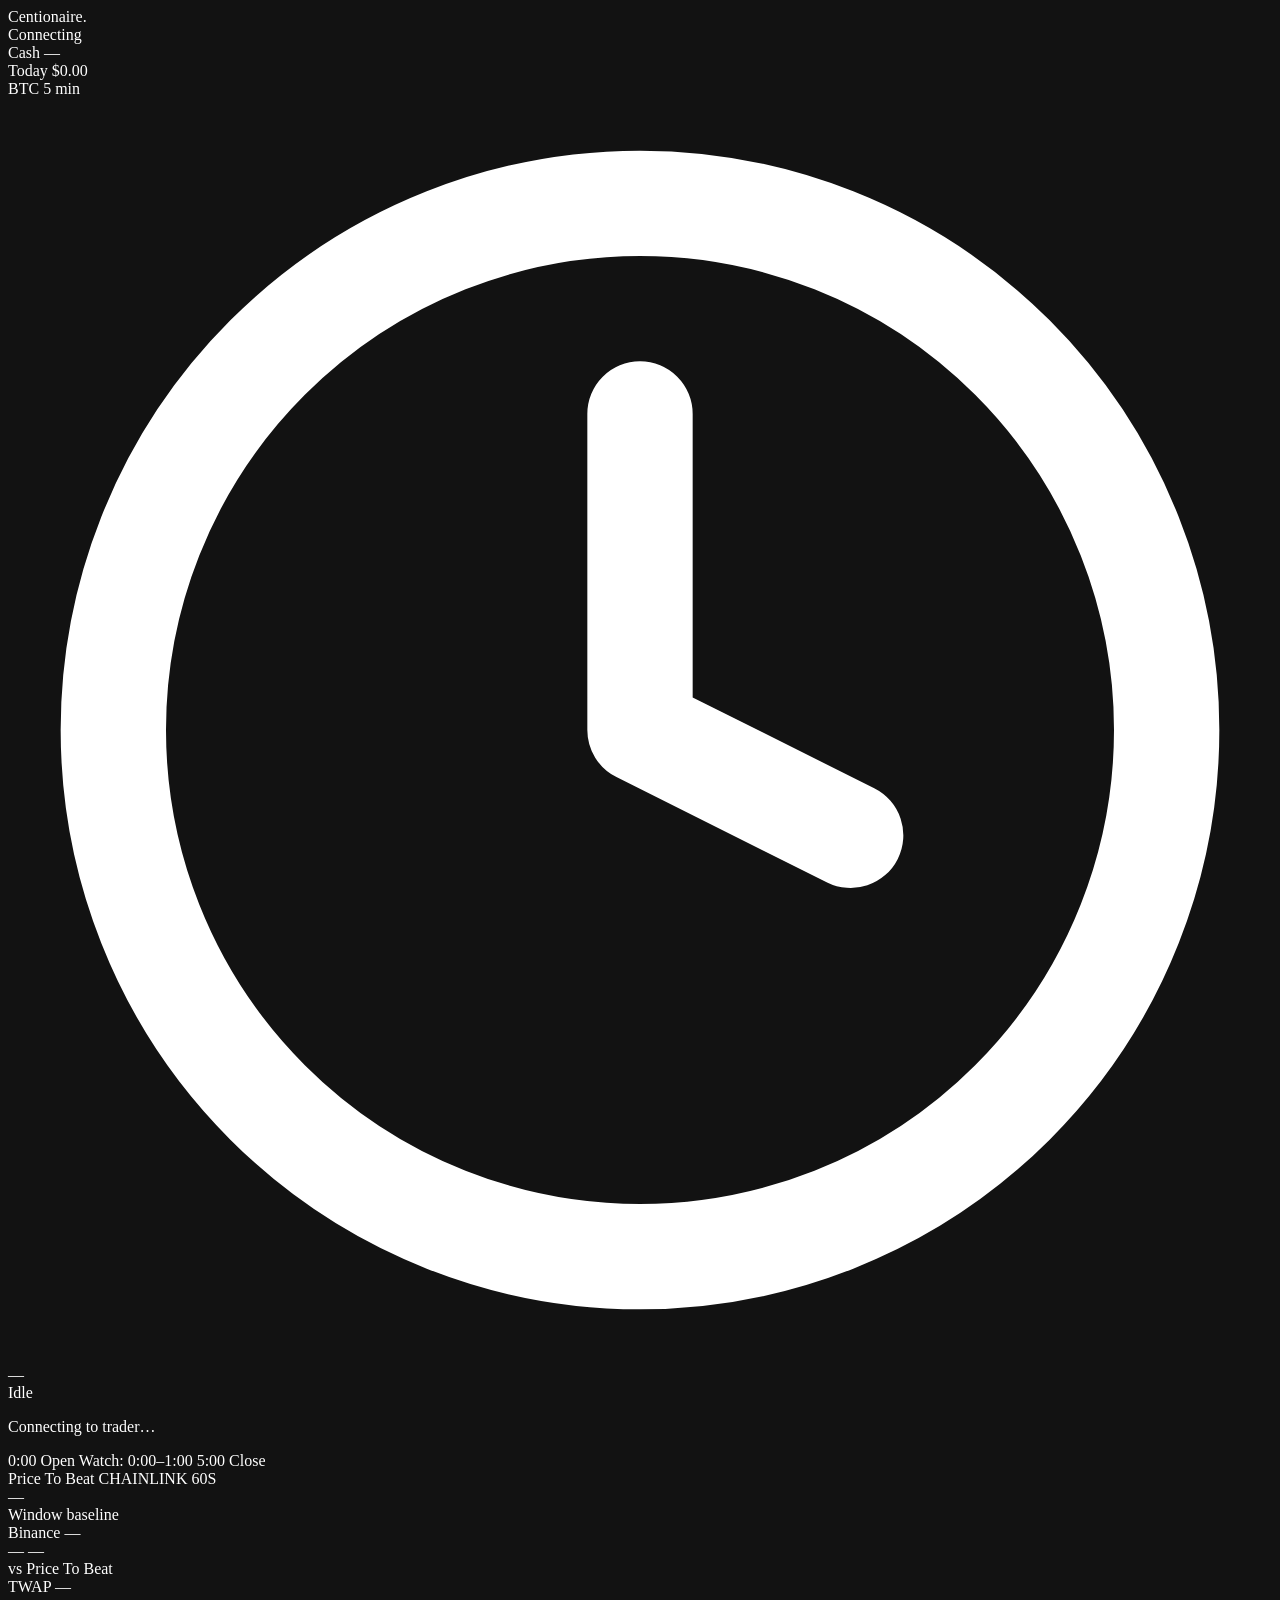
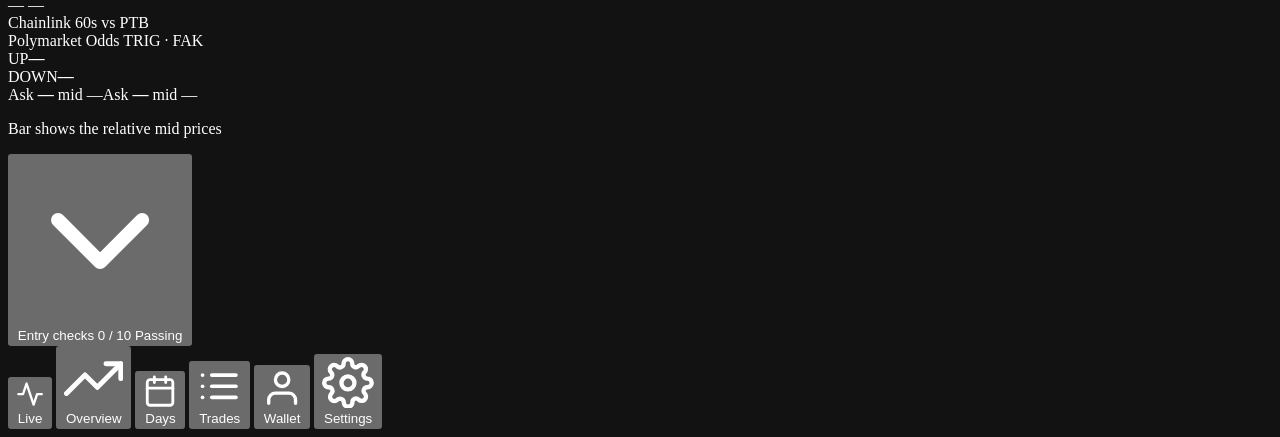
==== commit 35d3907a: "Add day controls, entry filters, and a phone settings page. The dashboard can stop a day, change sta" ====
--- a/trader/src/pmtrader/ui/static/index.html
+++ b/trader/src/pmtrader/ui/static/index.html
@@ -9,7 +9,8 @@
   <link rel="preconnect" href="https://fonts.googleapis.com" />
   <link rel="preconnect" href="https://fonts.gstatic.com" crossorigin />
   <link href="https://fonts.googleapis.com/css2?family=DM+Sans:ital,opsz,wght@0,9..40,400;0,9..40,500;0,9..40,600;0,9..40,700&family=JetBrains+Mono:wght@400;500;600;700&display=swap" rel="stylesheet" />
-  <link rel="stylesheet" href="/styles.css?v=20" />
+  <link rel="stylesheet" href="/styles.css?v=22" />
+  <link rel="stylesheet" href="/compact.css?v=31" />
 </head>
 <body>
   <div class="shell is-loading" id="app-shell">
@@ -20,10 +21,11 @@
           <span class="radar-dot"></span>
         </div>
         <div class="brand-text">
-          <span class="brand-title">Centionaire</span>
+          <span class="brand-title">Centionaire<span class="brand-period">.</span></span>
         </div>
       </div>
 
+      <span class="connection-label" id="connection-label">Connecting</span>
       <div class="header-status-group">
         <div class="nav-chip balance-chip" id="nav-balance-chip" title="Collateral balance">
           <span class="chip-label">Cash</span>
@@ -36,13 +38,14 @@
       </div>
     </header>
 
+    <p id="data-status" class="data-status" role="status" hidden></p>
     <main class="main-content">
       <section class="tab-pane is-active" data-tab="live" id="live-pane">
         <section class="radar-card" id="radar-section">
           <div class="radar-header">
             <div class="section-tag">
               <span class="tag-pulse"></span>
-              LIVE WINDOW
+              BTC <span class="live-interval">5 min</span>
             </div>
             <div class="radar-countdown-wrap">
               <div class="countdown-badge" id="radar-time-badge">
@@ -55,6 +58,7 @@
               <div class="window-state-tag" id="radar-state-tag">Idle</div>
             </div>
           </div>
+          <p class="live-state-hint" id="live-state-hint">Connecting to trader…</p>
           <p class="radar-order-note" id="radar-order-note" hidden></p>
 
           <div class="window-timeline">
@@ -117,37 +121,30 @@
                 <span class="pillar-label">Polymarket Odds</span>
                 <span class="pillar-badge" id="odds-band-badge">TRIG · FAK</span>
               </div>
-              <div class="odds-dual-wrap">
-                <div class="odds-side-box up" id="odds-up-box">
-                  <span class="odds-side-label">UP</span>
-                  <span class="odds-val mono" id="odds-up-val">—</span>
-                  <span class="odds-sub mono" id="odds-up-mid">mid —</span>
-                </div>
-                <div class="odds-ratio-bar">
-                  <div class="odds-ratio-fill" id="odds-ratio-fill" style="height: 50%;"></div>
-                </div>
-                <div class="odds-side-box down" id="odds-down-box">
-                  <span class="odds-side-label">DOWN</span>
-                  <span class="odds-val mono" id="odds-down-val">—</span>
-                  <span class="odds-sub mono" id="odds-down-mid">mid —</span>
-                </div>
-              </div>
+              <div class="odds-labels">
+                <div class="odds-side-box up" id="odds-up-box"><span>UP</span><strong class="mono" id="odds-up-percent">—</strong></div>
+                <div class="odds-side-box down" id="odds-down-box"><span>DOWN</span><strong class="mono" id="odds-down-percent">—</strong></div>
+              </div>
+              <div class="odds-ratio-bar is-unavailable" role="img" aria-label="Market odds unavailable" id="odds-ratio-bar"><div class="odds-ratio-fill" id="odds-ratio-fill"></div></div>
+              <div class="odds-quotes"><span>Ask <b id="odds-up-val">—</b> <span id="odds-up-mid">mid —</span></span><span>Ask <b id="odds-down-val">—</b> <span id="odds-down-mid">mid —</span></span></div>
+              <p class="odds-caption">Bar shows the relative mid prices</p>
             </article>
           </div>
 
           <div class="strategy-checklist-container" id="strategy-checklist">
-            <button type="button" class="checklist-header" id="checklist-toggle" aria-expanded="true" aria-controls="radar-checks-grid">
+            <button type="button" class="checklist-header" id="checklist-toggle" aria-haspopup="dialog">
               <span class="checklist-title-wrap">
                 <svg class="checklist-chevron" viewBox="0 0 24 24" fill="none" stroke="currentColor" stroke-width="2" stroke-linecap="round" stroke-linejoin="round" aria-hidden="true">
                   <polyline points="6 9 12 15 18 9"></polyline>
                 </svg>
-                <span class="checklist-title">Strategy Entry Checks</span>
+                <span class="checklist-title">Entry checks</span>
               </span>
-              <span class="checklist-summary mono" id="checklist-summary-badge">0 / 8 Passing</span>
+              <span class="checklist-summary mono" id="checklist-summary-badge">0 / 10 Passing</span>
             </button>
             <div class="checks-grid" id="radar-checks-grid"></div>
           </div>
         </section>
+        <section id="live-recent" class="compact-recent"></section>
       </section>
 
       <section class="tab-pane" data-tab="stats" id="stats-pane" hidden>
@@ -155,12 +152,16 @@
           <div class="perf-header">
             <div class="perf-title-group">
               <span class="perf-greeting" id="hero-greeting">Session Overview</span>
+              <label class="log-source" hidden>
+                <select class="log-source-select" aria-label="Preview trade log"></select>
+              </label>
               <span class="hero-day-pnl" id="hero-day-pnl" title="Realized P&amp;L for the current UTC day">
                 <span class="day-pnl-label">Today UTC</span>
                 <span class="day-pnl-val mono" id="hero-day-pnl-val">$0.00</span>
               </span>
               <span class="hero-badge" id="hero-badge">Standby</span>
             </div>
+            <p class="log-preview-note" data-log-preview-note hidden></p>
             <span class="hero-sub mono" id="hero-sub">0W · 0L · 0 resolved</span>
           </div>
 
@@ -190,39 +191,51 @@
             </div>
           </div>
         </section>
-        <section class="equity-card" aria-label="Equity curve">
+        <section class="equity-card performance-chart" id="equity-card" aria-label="Equity curve">
           <div class="section-title-bar">
-            <h3 class="section-heading">Equity</h3>
-            <span class="section-subtext">Closed fills, cumulative net</span>
+            <h3 class="section-heading" id="performance-chart-title">Profit over time</h3>
+            <button type="button" class="equity-expand-btn" id="equity-expand-btn" aria-expanded="false">Expand</button>
           </div>
           <div id="equity-chart" class="equity-mount"></div>
           <p class="chart-empty" id="equity-empty">No resolved fills yet.</p>
         </section>
+        <section id="overview-recent" class="compact-recent"></section>
+        <details class="would-card" id="would-section" aria-label="Would win and would lose">
+          <summary><span><strong>Would have</strong><small>Unfilled orders only · not real P&amp;L</small></span><b class="mono" id="would-summary">—</b></summary>
+          <div id="would-grid" class="would-grid"></div>
+        </details>
       </section>
 
       <section class="tab-pane" data-tab="days" id="days-pane" hidden>
         <div class="section-title-bar">
           <h3 class="section-heading">Days</h3>
-          <span class="section-subtext">Month → day → hour</span>
-        </div>
+          <span class="section-subtext">Weekly totals · tap a day for hours</span>
+          <label class="log-source" hidden>
+            <select class="log-source-select" aria-label="Preview trade log"></select>
+          </label>
+        </div>
+        <p class="log-preview-note" data-log-preview-note hidden></p>
         <div id="days-root" class="days-root"></div>
       </section>
 
       <section class="tab-pane" data-tab="trades" id="trades-pane" hidden>
-        <section class="recent-feed-section" id="recap-section" aria-label="Recent Executions" hidden>
-          <div class="section-title-bar">
-            <h3 class="section-heading">Recent Executions</h3>
-            <span class="section-subtext">Last 5 Market Fills</span>
-          </div>
+        <details class="recent-feed-section" id="recap-section" aria-label="Recent Executions" hidden>
+          <summary class="section-title-bar">
+            <h3 class="section-heading">Last 5 orders</h3>
+            <span class="section-subtext">Expand recap</span>
+          </summary>
           <div id="recap-inner"></div>
-        </section>
+        </details>
 
         <section class="trades-block" id="trades-section" hidden>
           <div class="trades-head">
             <div class="trades-title-wrap">
-              <h3 class="section-heading">Trade Executions</h3>
+              <h3 class="section-heading">Trades</h3>
               <span class="trades-count mono" id="trades-count">0 trades</span>
             </div>
+          </div>
+          <div class="trade-filters" role="group" aria-label="Filter trades">
+            <button type="button" data-trade-filter="all" aria-pressed="true">All</button><button type="button" data-trade-filter="won" aria-pressed="false">Won</button><button type="button" data-trade-filter="lost" aria-pressed="false">Lost</button><button type="button" data-trade-filter="open" aria-pressed="false">Open</button><button type="button" data-trade-filter="unfilled" aria-pressed="false">Unfilled</button>
           </div>
           <div class="table-container">
             <table id="trades-table" class="data-table trades-table">
@@ -231,6 +244,7 @@
             </table>
           </div>
           <div class="mobile-trades-list" id="mobile-trades-list"></div>
+          <button type="button" class="load-more" id="trades-load-more" hidden>Show more trades</button>
         </section>
 
         <div id="empty-state" class="empty-state-card" hidden>
@@ -250,7 +264,58 @@
             <svg class="btn-icon" viewBox="0 0 24 24" fill="none" stroke="currentColor" stroke-width="2"><polyline points="23 4 23 10 17 10"></polyline><polyline points="1 20 1 14 7 14"></polyline><path d="M3.51 9a9 9 0 0 1 14.85-3.36L23 10M1 14l4.64 4.36A9 9 0 0 0 20.49 15"></path></svg>
           </button>
         </div>
+        <section class="day-controls" id="day-controls">
+          <h3 class="day-controls-title">Trading hours</h3>
+          <div class="day-block">
+            <div class="day-controls-row">
+              <button type="button" class="day-toggle-btn" id="day-toggle-btn">Stop for today</button>
+              <span class="day-status" id="day-status">Trading</span>
+            </div>
+            <div class="day-hours" id="day-hours" role="group" aria-label="Hours today"></div>
+          </div>
+          <div class="day-block">
+            <div class="day-controls-row">
+              <button type="button" class="day-toggle-btn" id="day-tomorrow-toggle-btn">Stop tomorrow</button>
+              <span class="day-status" id="day-tomorrow-status">Trading tomorrow</span>
+            </div>
+            <div class="day-hours" id="day-tomorrow-hours" role="group" aria-label="Hours tomorrow"></div>
+          </div>
+        </section>
         <div id="profile-body" class="wallet-body"></div>
+      </section>
+
+      <section class="tab-pane" data-tab="settings" id="settings-pane" hidden>
+        <header class="settings-intro">
+          <h3 class="section-heading">Settings</h3>
+          <p>Saved schedule for every day. Wallet can still stop today or skip one hour — those last until the next local midnight.</p>
+        </header>
+        <form id="settings-form" class="settings-form">
+          <section class="settings-block">
+            <h4>Stake</h4>
+            <p>Dollars spent on each order.</p>
+            <label class="settings-stake">
+              <span>$</span>
+              <input id="settings-stake" name="stake" type="number" inputmode="decimal" min="0.01" step="0.01" required aria-label="Stake in dollars" />
+            </label>
+          </section>
+          <section class="settings-block">
+            <h4>When the bot may trade</h4>
+            <p>Nothing selected means every hour, day, or market. Hours and days use local time.</p>
+            <h5>Hours</h5>
+            <div id="settings-hours" class="settings-chips" role="group" aria-label="Allowed hours"></div>
+            <h5>Days</h5>
+            <div id="settings-days" class="settings-chips" role="group" aria-label="Allowed days"></div>
+            <h5>Markets</h5>
+            <div id="settings-markets" class="settings-chips settings-markets" role="group" aria-label="Allowed markets"></div>
+          </section>
+          <section class="settings-block">
+            <h4>Buy against the signal</h4>
+            <p id="settings-invert-help">UP buys DOWN, and DOWN buys UP. If the other ask is above 0.60, that window is skipped. Nothing selected means never invert.</p>
+            <div id="settings-invert" class="settings-chips" role="group" aria-label="Hours that buy against the signal"></div>
+          </section>
+          <p id="settings-status" class="settings-status" role="status"></p>
+          <button type="submit" class="settings-save" id="settings-save">Save</button>
+        </form>
       </section>
     </main>
   </div>
@@ -263,7 +328,7 @@
       </button>
       <button type="button" class="tab-btn" data-tab="stats" role="tab" aria-selected="false">
         <svg viewBox="0 0 24 24" fill="none" stroke="currentColor" stroke-width="2" stroke-linecap="round" stroke-linejoin="round" aria-hidden="true"><polyline points="23 6 13.5 15.5 8.5 10.5 1 18"></polyline><polyline points="17 6 23 6 23 12"></polyline></svg>
-        <span>Stats</span>
+        <span>Overview</span>
       </button>
       <button type="button" class="tab-btn" data-tab="days" role="tab" aria-selected="false">
         <svg viewBox="0 0 24 24" fill="none" stroke="currentColor" stroke-width="2" stroke-linecap="round" stroke-linejoin="round" aria-hidden="true"><rect x="3" y="4" width="18" height="18" rx="2"></rect><line x1="16" y1="2" x2="16" y2="6"></line><line x1="8" y1="2" x2="8" y2="6"></line><line x1="3" y1="10" x2="21" y2="10"></line></svg>
@@ -277,9 +342,17 @@
         <svg viewBox="0 0 24 24" fill="none" stroke="currentColor" stroke-width="2" stroke-linecap="round" stroke-linejoin="round" aria-hidden="true"><path d="M20 21v-2a4 4 0 0 0-4-4H8a4 4 0 0 0-4 4v2"></path><circle cx="12" cy="7" r="4"></circle></svg>
         <span>Wallet</span>
       </button>
+      <button type="button" class="tab-btn" data-tab="settings" role="tab" aria-selected="false">
+        <svg viewBox="0 0 24 24" fill="none" stroke="currentColor" stroke-width="2" stroke-linecap="round" stroke-linejoin="round" aria-hidden="true"><circle cx="12" cy="12" r="3"></circle><path d="M19.4 15a1.65 1.65 0 0 0 .33 1.82l.06.06a2 2 0 1 1-2.83 2.83l-.06-.06a1.65 1.65 0 0 0-1.82-.33 1.65 1.65 0 0 0-1 1.51V21a2 2 0 0 1-4 0v-.09A1.65 1.65 0 0 0 9 19.4a1.65 1.65 0 0 0-1.82.33l-.06.06a2 2 0 1 1-2.83-2.83l.06-.06A1.65 1.65 0 0 0 4.68 15a1.65 1.65 0 0 0-1.51-1H3a2 2 0 0 1 0-4h.09A1.65 1.65 0 0 0 4.6 9a1.65 1.65 0 0 0-.33-1.82l-.06-.06a2 2 0 1 1 2.83-2.83l.06.06A1.65 1.65 0 0 0 9 4.68a1.65 1.65 0 0 0 1-1.51V3a2 2 0 0 1 4 0v.09a1.65 1.65 0 0 0 1 1.51 1.65 1.65 0 0 0 1.82-.33l.06-.06a2 2 0 1 1 2.83 2.83l-.06.06A1.65 1.65 0 0 0 19.4 9a1.65 1.65 0 0 0 1.51 1H21a2 2 0 0 1 0 4h-.09a1.65 1.65 0 0 0-1.51 1z"></path></svg>
+        <span>Settings</span>
+      </button>
     </div>
   </nav>
 
-  <script type="module" src="/js/app.js?v=18"></script>
+  <dialog id="detail-sheet" class="detail-sheet" aria-labelledby="sheet-title">
+    <div class="sheet-head"><h2 id="sheet-title">Details</h2><button type="button" data-sheet-close aria-label="Close details">×</button></div>
+    <div id="sheet-content"></div>
+  </dialog>
+  <script type="module" src="/js/app.js?v=34"></script>
 </body>
 </html>
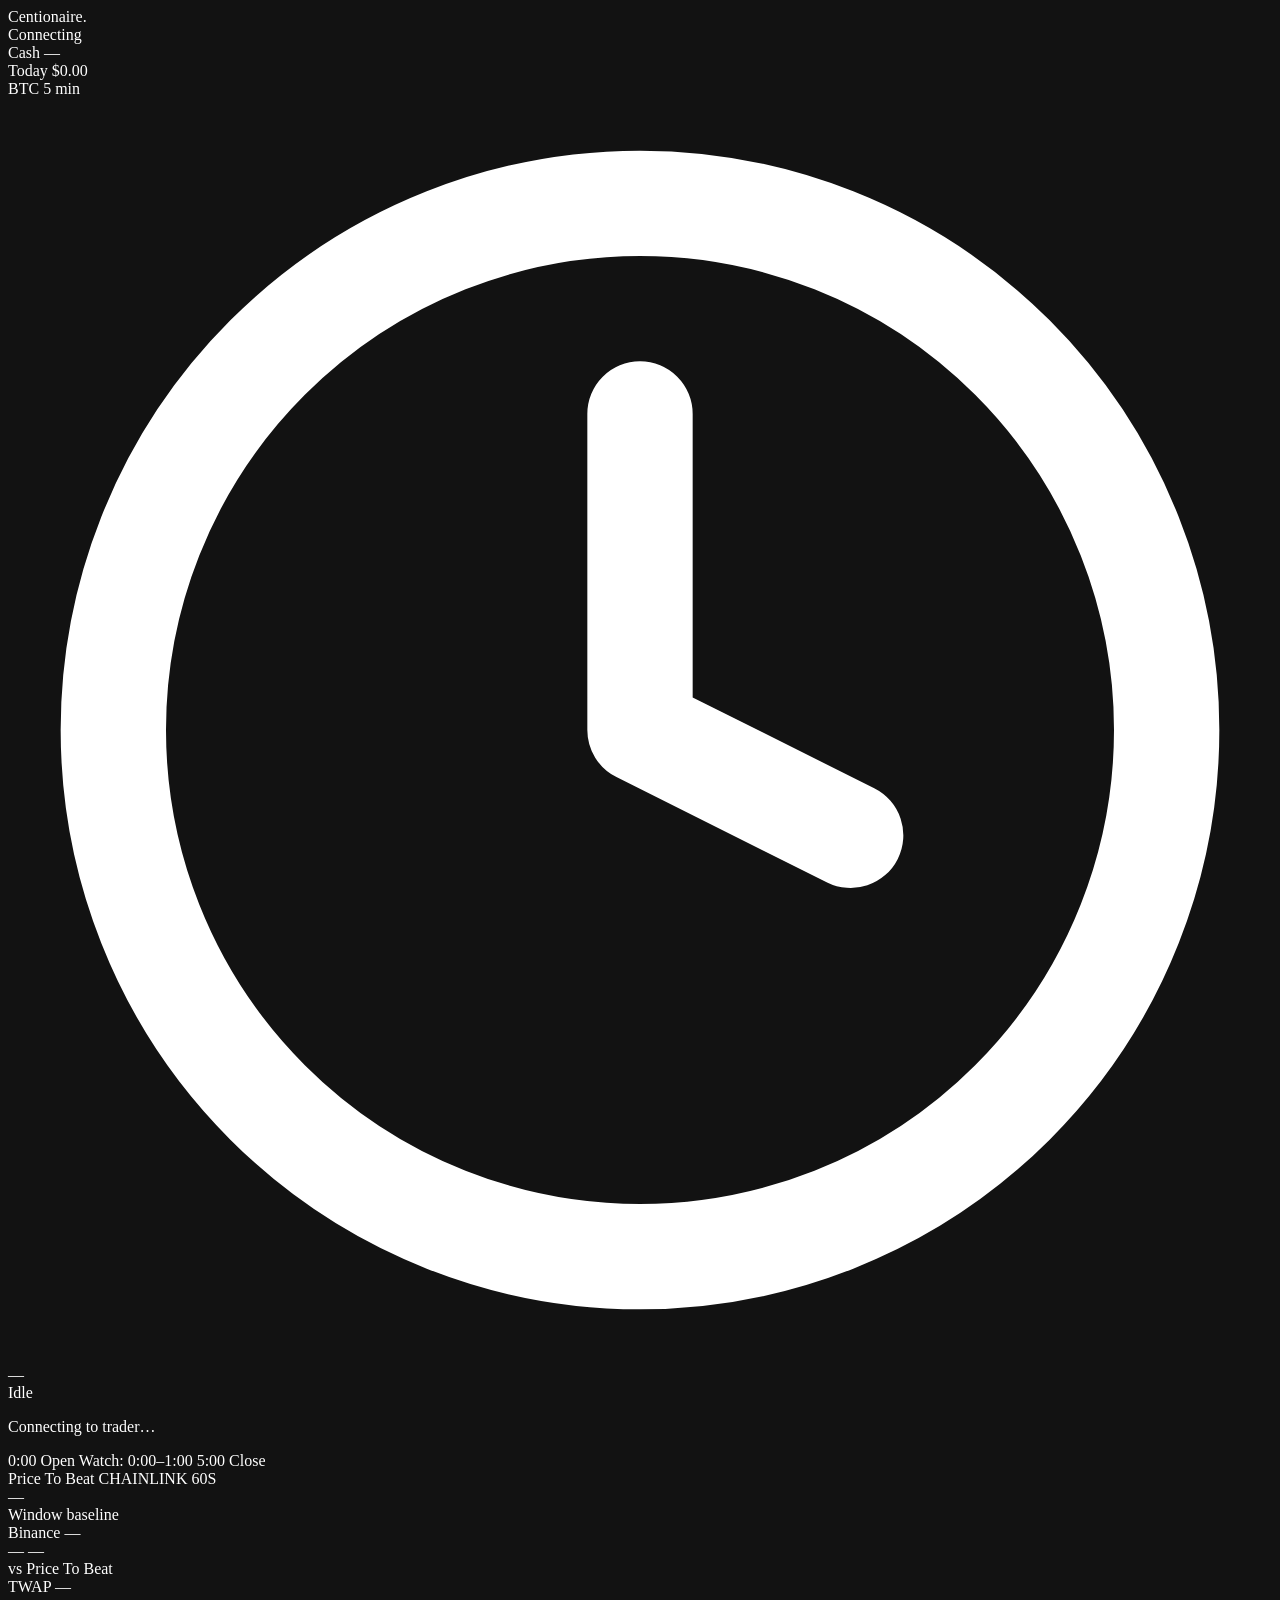
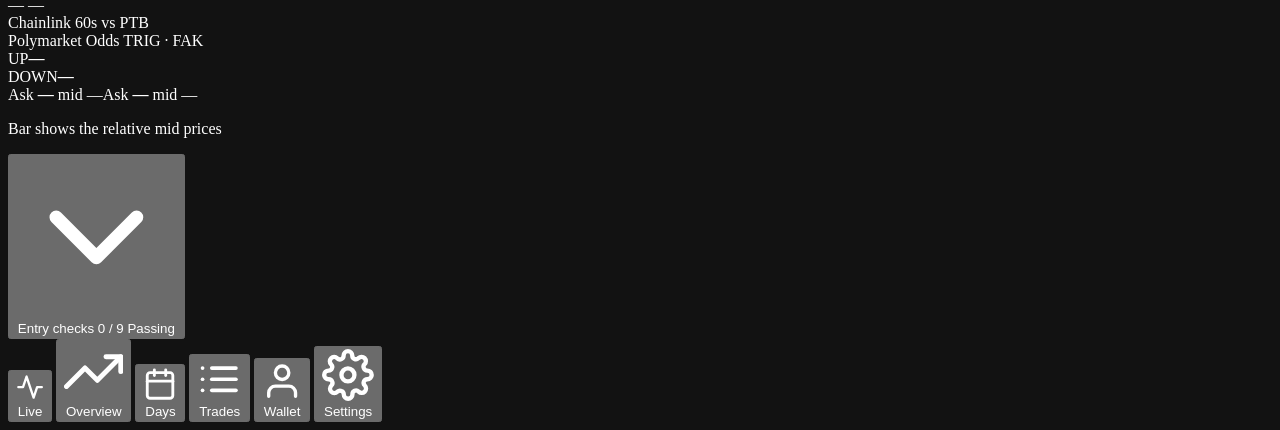
==== commit cf8aac83: "Sync Lab fast search and clean up trader (remove ATR/delay gates, closer/redeemer, and paper no-matc" ====
--- a/trader/src/pmtrader/ui/static/index.html
+++ b/trader/src/pmtrader/ui/static/index.html
@@ -139,7 +139,7 @@
                 </svg>
                 <span class="checklist-title">Entry checks</span>
               </span>
-              <span class="checklist-summary mono" id="checklist-summary-badge">0 / 10 Passing</span>
+              <span class="checklist-summary mono" id="checklist-summary-badge">0 / 9 Passing</span>
             </button>
             <div class="checks-grid" id="radar-checks-grid"></div>
           </div>
@@ -200,10 +200,6 @@
           <p class="chart-empty" id="equity-empty">No resolved fills yet.</p>
         </section>
         <section id="overview-recent" class="compact-recent"></section>
-        <details class="would-card" id="would-section" aria-label="Would win and would lose">
-          <summary><span><strong>Would have</strong><small>Unfilled orders only · not real P&amp;L</small></span><b class="mono" id="would-summary">—</b></summary>
-          <div id="would-grid" class="would-grid"></div>
-        </details>
       </section>
 
       <section class="tab-pane" data-tab="days" id="days-pane" hidden>
